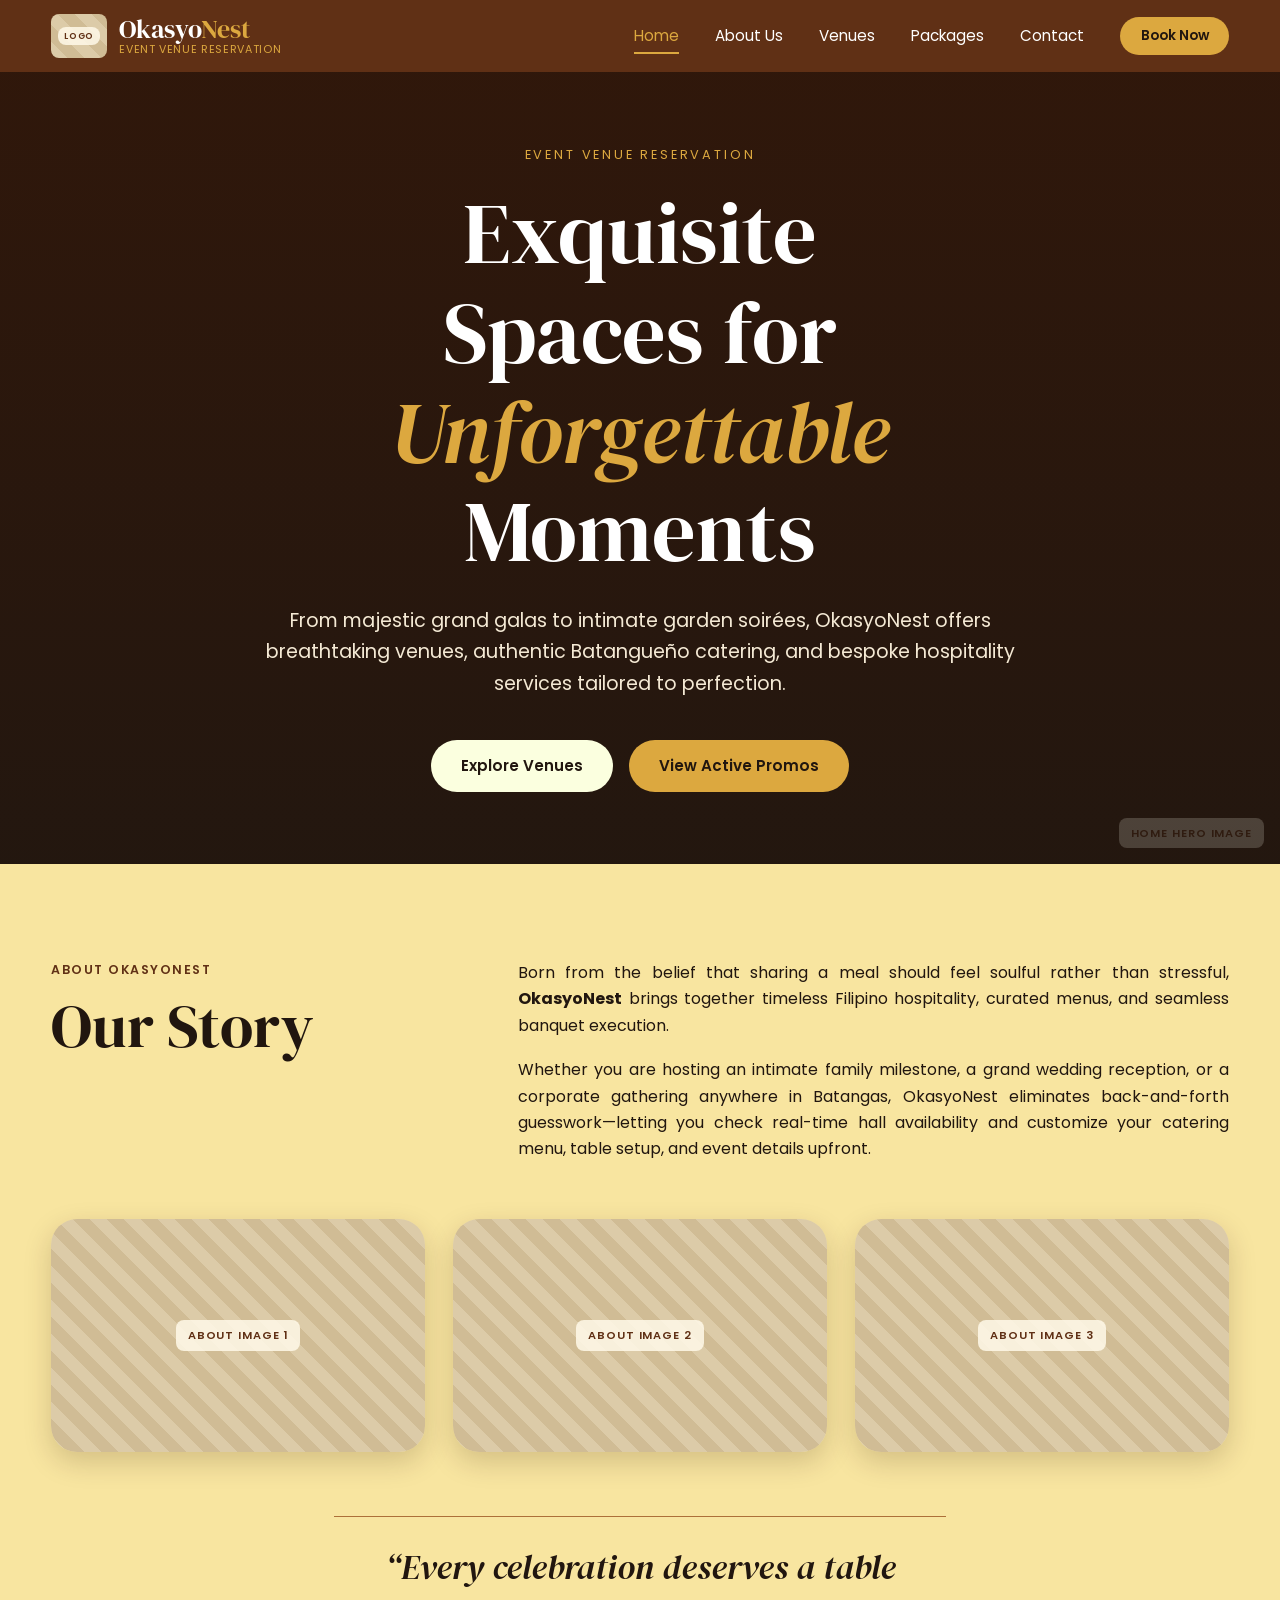
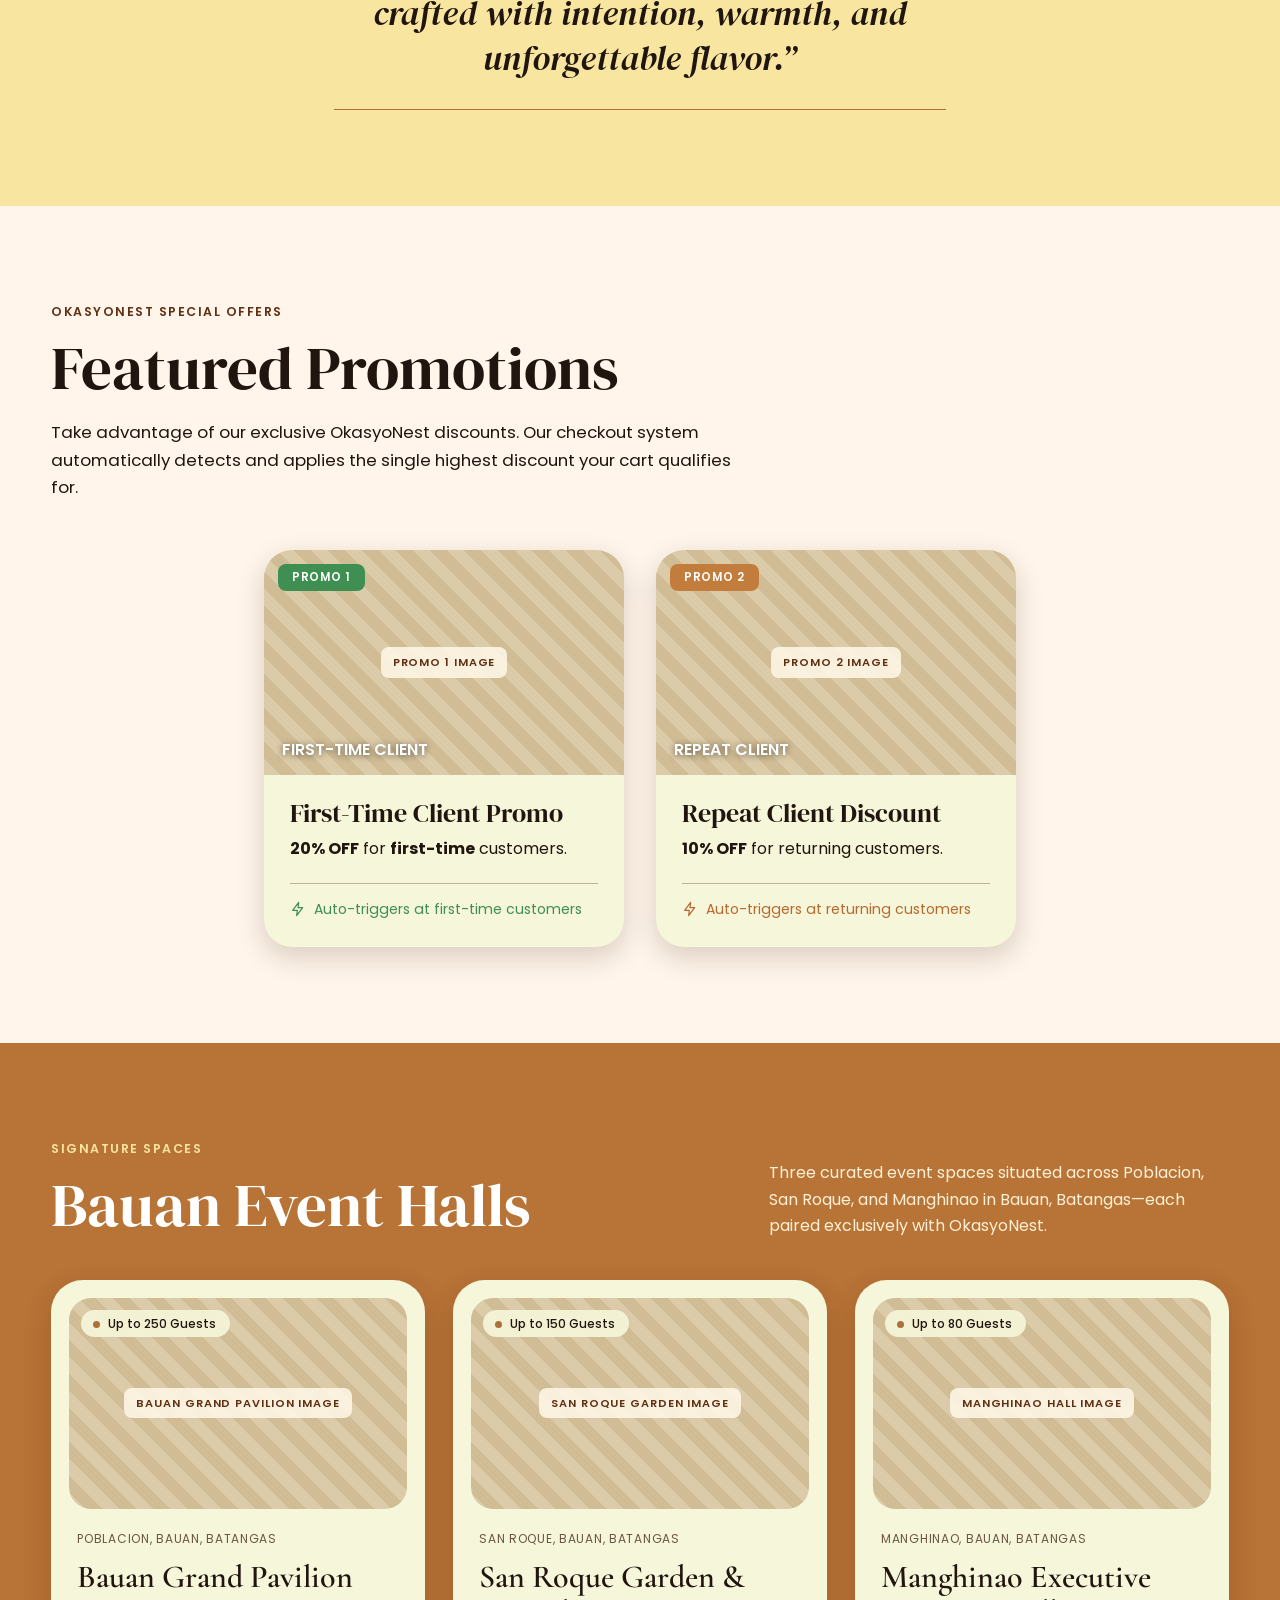
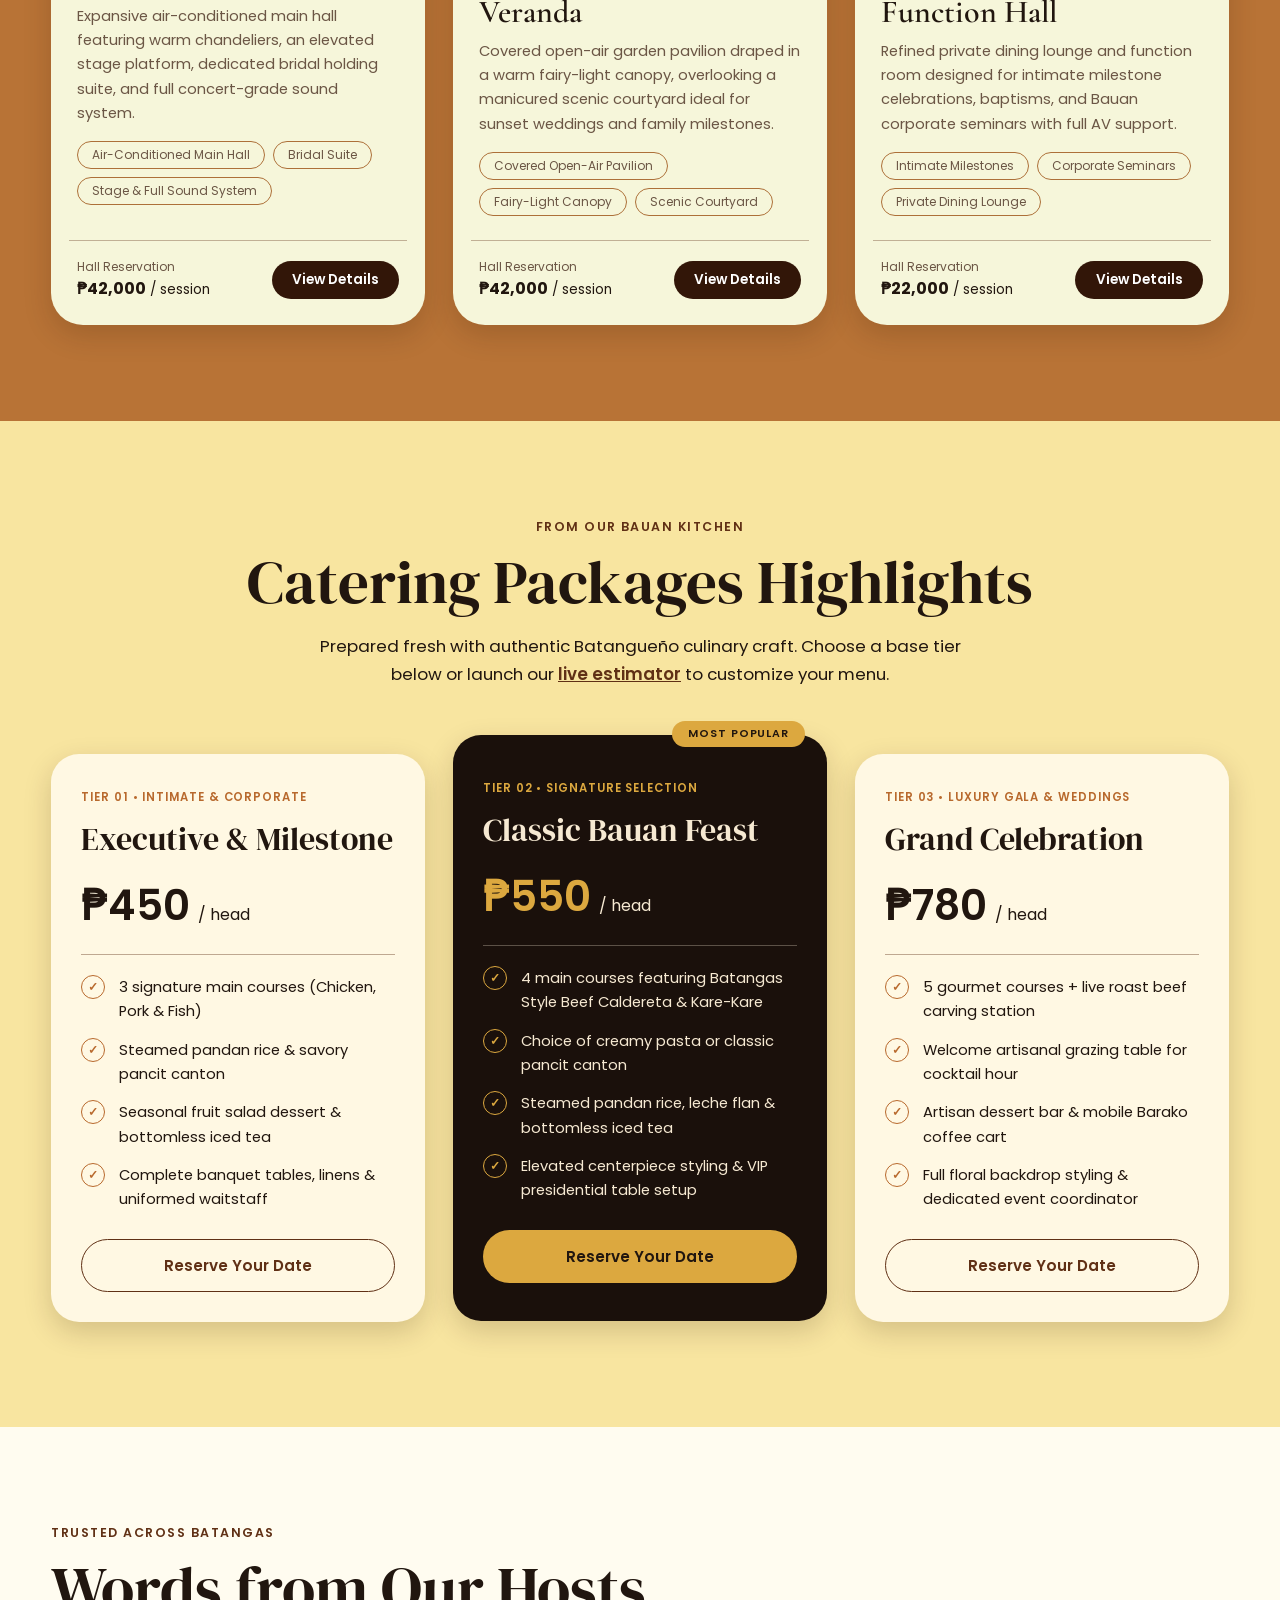
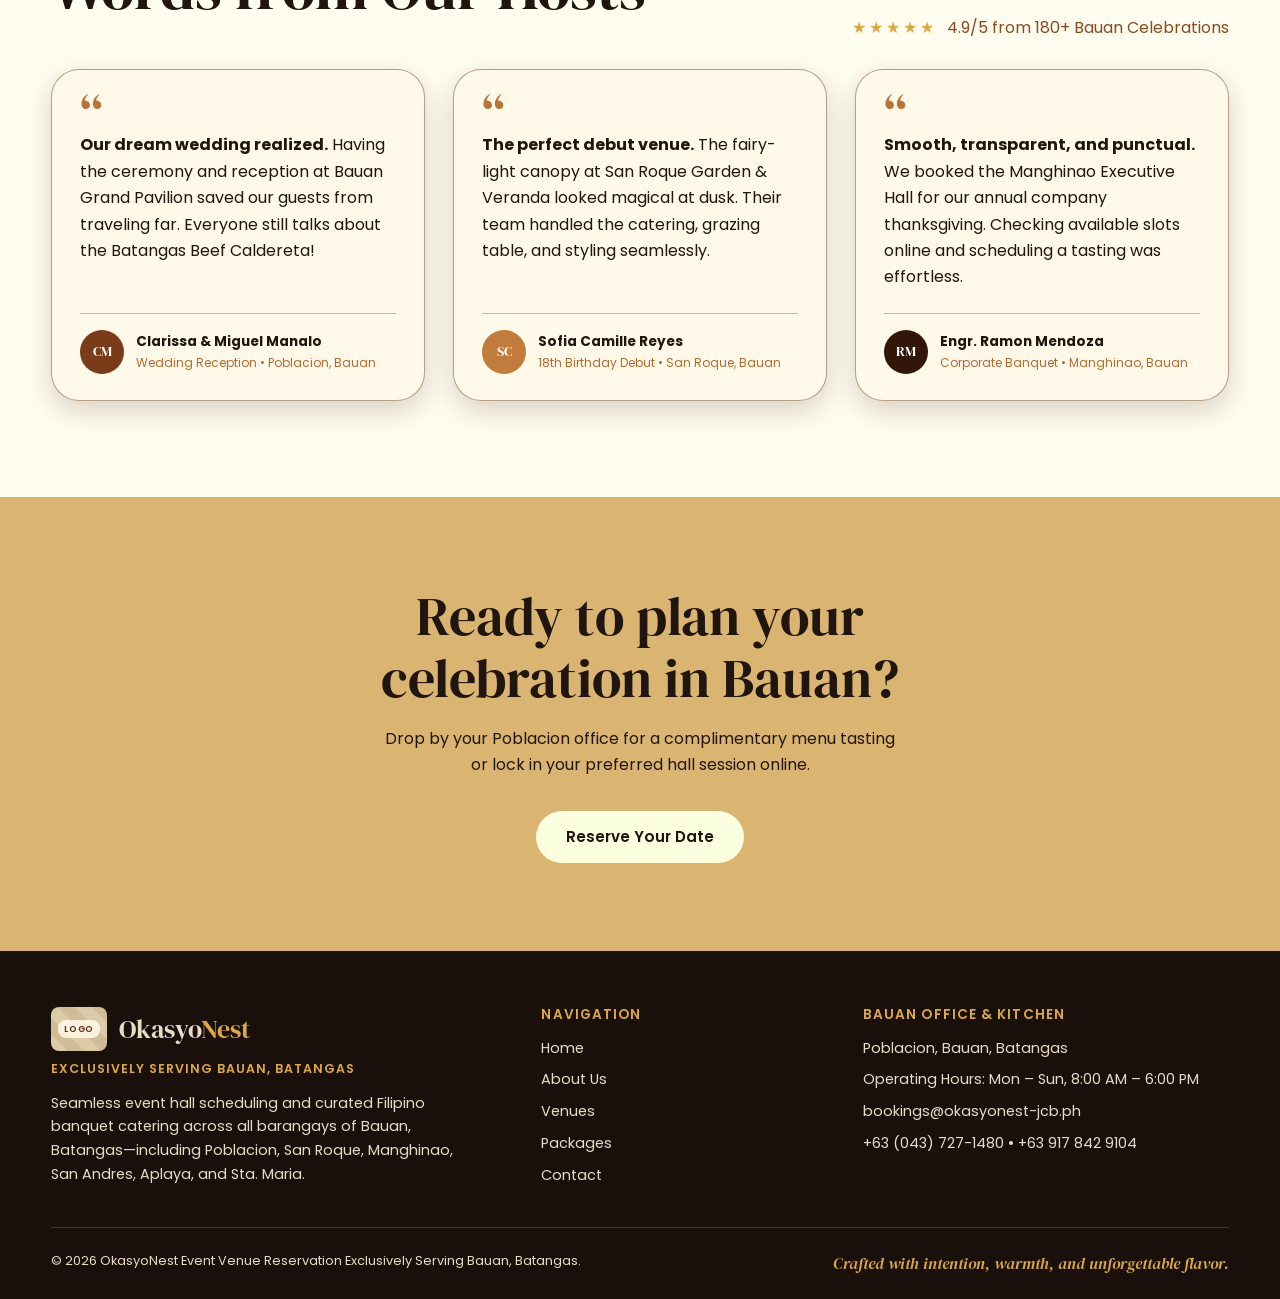
==== index.html @ bdda7913 "first commit" ====
<!DOCTYPE html>
<html lang="en">
<head>
  <meta charset="UTF-8">
  <meta name="viewport" content="width=device-width, initial-scale=1">
  <title>OkasyoNest | Event Venue Reservation in Bauan, Batangas</title>
  <meta name="description" content="OkasyoNest offers event halls and Batangueño catering across Bauan, Batangas. Check halls, compare packages, and reserve your date online.">

  <!-- Fonts: DM Serif Display + Cormorant Garamond (headings), Poppins (body) -->
  <link rel="preconnect" href="https://fonts.googleapis.com">
  <link rel="preconnect" href="https://fonts.gstatic.com" crossorigin>
  <link href="https://fonts.googleapis.com/css2?family=Cormorant+Garamond:wght@500;600&family=DM+Serif+Display:ital@0;1&family=Poppins:wght@400;500;600&display=swap" rel="stylesheet">

  <link rel="stylesheet" href="css/style.css">
</head>
<body>
  <a class="skip-link" href="#about">Skip to content</a>

  <!-- ================= HEADER / NAVIGATION ================= -->
  <header class="site-header" id="siteHeader">
    <div class="container header__inner">
      <a class="brand" href="#home" aria-label="OkasyoNest – back to top">
        <!-- IMAGE PLACEHOLDER: LOGO
             Save your logo as assets/images/logo-placeholder.png (or change the src). -->
        <div class="image-placeholder brand__logo">
          <span>LOGO</span>
          <img src="assets/images/logo-placeholder.png" alt="OkasyoNest logo" onerror="this.remove()">
        </div>
        <span class="brand__text">
          <span class="brand__name">Okasyo<em>Nest</em></span>
          <span class="brand__tag">Event Venue Reservation</span>
        </span>
      </a>

      <button class="nav-toggle" id="navToggle" type="button" aria-expanded="false" aria-controls="siteNav" aria-label="Open menu">
        <span></span><span></span><span></span>
      </button>

      <nav class="site-nav" id="siteNav" aria-label="Main navigation">
        <ul>
          <li><a href="#home">Home</a></li>
          <li><a href="#about">About Us</a></li>
          <li><a href="#venues">Venues</a></li>
          <li><a href="#packages">Packages</a></li>
          <li><a href="#contact">Contact</a></li>
          <li class="nav__cta"><a class="btn btn--gold btn--sm" href="reservation.html">Book Now</a></li>
        </ul>
      </nav>
    </div>
  </header>

  <main>
    <!-- ================= HOME / HERO ================= -->
    <section class="hero" id="home">
      <!-- IMAGE PLACEHOLDER: HOME HERO BACKGROUND
           Replace by saving a picture as assets/images/home-hero-placeholder.jpg -->
      <div class="image-placeholder hero__image">
        <span>HOME HERO IMAGE</span>
        <img src="assets/images/home-hero-placeholder.jpg" alt="OkasyoNest event venue set for a grand celebration" onerror="this.remove()">
      </div>
      <div class="hero__overlay"></div>

      <div class="container hero__content">
        <p class="hero__eyebrow">Event Venue Reservation</p>
        <h1>Exquisite Spaces for <em>Unforgettable</em> Moments</h1>
        <p class="hero__text">From majestic grand galas to intimate garden soirées, OkasyoNest offers breathtaking venues, authentic Batangueño catering, and bespoke hospitality services tailored to perfection.</p>
        <div class="hero__actions">
          <a class="btn btn--light" href="#venues">Explore Venues</a>
          <a class="btn btn--gold" href="#promos">View Active Promos</a>
        </div>
      </div>
    </section>

    <!-- ================= ABOUT / OUR STORY ================= -->
    <section class="section section--yellow" id="about">
      <div class="container">
        <div class="about__head">
          <div>
            <p class="eyebrow">About OkasyoNest</p>
            <h2 class="section-title">Our Story</h2>
          </div>
          <div class="about__text">
            <p>Born from the belief that sharing a meal should feel soulful rather than stressful, <strong>OkasyoNest</strong> brings together timeless Filipino hospitality, curated menus, and seamless banquet execution.</p>
            <p>Whether you are hosting an intimate family milestone, a grand wedding reception, or a corporate gathering anywhere in Batangas, OkasyoNest eliminates back-and-forth guesswork—letting you check real-time hall availability and customize your catering menu, table setup, and event details upfront.</p>
          </div>
        </div>

        <div class="about__gallery">
          <!-- IMAGE PLACEHOLDER: ABOUT PICTURE 1 (assets/images/about-1-placeholder.jpg) -->
          <div class="image-placeholder ratio-gallery">
            <span>ABOUT IMAGE 1</span>
            <img src="assets/images/about-1-placeholder.jpg" alt="Elegant banquet table setting" onerror="this.remove()">
          </div>
          <!-- IMAGE PLACEHOLDER: ABOUT PICTURE 2 (assets/images/about-2-placeholder.jpg) -->
          <div class="image-placeholder ratio-gallery">
            <span>ABOUT IMAGE 2</span>
            <img src="assets/images/about-2-placeholder.jpg" alt="Decorated reception hall" onerror="this.remove()">
          </div>
          <!-- IMAGE PLACEHOLDER: ABOUT PICTURE 3 (assets/images/about-3-placeholder.jpg) -->
          <div class="image-placeholder ratio-gallery">
            <span>ABOUT IMAGE 3</span>
            <img src="assets/images/about-3-placeholder.jpg" alt="Table styled with flowers and glassware" onerror="this.remove()">
          </div>
        </div>

        <blockquote class="about__quote">
          “Every celebration deserves a table crafted with intention, warmth, and unforgettable flavor.”
        </blockquote>
      </div>
    </section>

    <!-- ================= FEATURED PROMOTIONS ================= -->
    <section class="section section--peach" id="promos">
      <div class="container">
        <p class="eyebrow">OkasyoNest Special Offers</p>
        <h2 class="section-title">Featured Promotions</h2>
        <p class="section-lead">Take advantage of our exclusive OkasyoNest discounts. Our checkout system automatically detects and applies the single highest discount your cart qualifies for.</p>

        <div class="promo-grid">
          <article class="promo-card">
            <div class="promo-card__media">
              <!-- IMAGE PLACEHOLDER: PROMO 1 – FIRST-TIME CLIENT (assets/images/promo-first-time-placeholder.jpg) -->
              <div class="image-placeholder ratio-promo">
                <span>PROMO 1 IMAGE</span>
                <img src="assets/images/promo-first-time-placeholder.jpg" alt="Bridal bouquet" onerror="this.remove()">
              </div>
              <span class="promo-card__badge promo-card__badge--green">Promo 1</span>
              <span class="promo-card__label">First-Time Client</span>
            </div>
            <div class="promo-card__body">
              <h3>First-Time Client Promo</h3>
              <p><strong>20% OFF</strong> for <strong>first-time</strong> customers.</p>
              <p class="promo-card__note promo-card__note--green"><svg viewBox="0 0 24 24" width="16" height="16" aria-hidden="true"><path d="M13 2 4 14h7l-1 8 9-12h-7z" fill="none" stroke="currentColor" stroke-width="1.8" stroke-linejoin="round"/></svg>Auto-triggers at first-time customers</p>
            </div>
          </article>

          <article class="promo-card">
            <div class="promo-card__media">
              <!-- IMAGE PLACEHOLDER: PROMO 2 – REPEAT CLIENT (assets/images/promo-repeat-placeholder.jpg) -->
              <div class="image-placeholder ratio-promo">
                <span>PROMO 2 IMAGE</span>
                <img src="assets/images/promo-repeat-placeholder.jpg" alt="Garden reception hall" onerror="this.remove()">
              </div>
              <span class="promo-card__badge promo-card__badge--amber">Promo 2</span>
              <span class="promo-card__label">Repeat Client</span>
            </div>
            <div class="promo-card__body">
              <h3>Repeat Client Discount</h3>
              <p><strong>10% OFF</strong> for returning customers.</p>
              <p class="promo-card__note promo-card__note--amber"><svg viewBox="0 0 24 24" width="16" height="16" aria-hidden="true"><path d="M13 2 4 14h7l-1 8 9-12h-7z" fill="none" stroke="currentColor" stroke-width="1.8" stroke-linejoin="round"/></svg>Auto-triggers at returning customers</p>
            </div>
          </article>
        </div>
      </div>
    </section>

    <!-- ================= SIGNATURE SPACES / BAUAN EVENT HALLS ================= -->
    <section class="section section--amber" id="venues">
      <div class="container">
        <div class="venues__head">
          <div>
            <p class="eyebrow eyebrow--gold">Signature Spaces</p>
            <h2 class="section-title section-title--light">Bauan Event Halls</h2>
          </div>
          <p class="venues__lead">Three curated event spaces situated across Poblacion, San Roque, and Manghinao in Bauan, Batangas—each paired exclusively with OkasyoNest.</p>
        </div>

        <div class="card-grid">
          <!-- VENUE 1 -->
          <article class="venue-card">
            <div class="venue-card__media">
              <!-- IMAGE PLACEHOLDER: BAUAN GRAND PAVILION (assets/images/bauan-grand-pavilion-placeholder.jpg) -->
              <div class="image-placeholder ratio-venue">
                <span>BAUAN GRAND PAVILION IMAGE</span>
                <img src="assets/images/bauan-grand-pavilion-placeholder.jpg" alt="Bauan Grand Pavilion main hall" onerror="this.remove()">
              </div>
              <span class="capacity-badge">Up to 250 Guests</span>
            </div>
            <div class="venue-card__body">
              <p class="venue-card__location">Poblacion, Bauan, Batangas</p>
              <h3>Bauan Grand Pavilion</h3>
              <p>Expansive air-conditioned main hall featuring warm chandeliers, an elevated stage platform, dedicated bridal holding suite, and full concert-grade sound system.</p>
              <ul class="tag-list">
                <li>Air-Conditioned Main Hall</li>
                <li>Bridal Suite</li>
                <li>Stage &amp; Full Sound System</li>
              </ul>
            </div>
            <div class="venue-card__foot">
              <div>
                <span class="venue-card__label">Hall Reservation</span>
                <span class="venue-card__price"><strong>₱42,000</strong> / session</span>
              </div>
              <button class="btn btn--dark btn--sm" type="button" data-modal-open="modal-bauan-grand-pavilion">View Details</button>
            </div>
          </article>

          <!-- VENUE 2 -->
          <article class="venue-card">
            <div class="venue-card__media">
              <!-- IMAGE PLACEHOLDER: SAN ROQUE GARDEN & VERANDA (assets/images/san-roque-garden-placeholder.jpg) -->
              <div class="image-placeholder ratio-venue">
                <span>SAN ROQUE GARDEN IMAGE</span>
                <img src="assets/images/san-roque-garden-placeholder.jpg" alt="San Roque Garden and Veranda" onerror="this.remove()">
              </div>
              <span class="capacity-badge">Up to 150 Guests</span>
            </div>
            <div class="venue-card__body">
              <p class="venue-card__location">San Roque, Bauan, Batangas</p>
              <h3>San Roque Garden &amp; Veranda</h3>
              <p>Covered open-air garden pavilion draped in a warm fairy-light canopy, overlooking a manicured scenic courtyard ideal for sunset weddings and family milestones.</p>
              <ul class="tag-list">
                <li>Covered Open-Air Pavilion</li>
                <li>Fairy-Light Canopy</li>
                <li>Scenic Courtyard</li>
              </ul>
            </div>
            <div class="venue-card__foot">
              <div>
                <span class="venue-card__label">Hall Reservation</span>
                <span class="venue-card__price"><strong>₱42,000</strong> / session</span>
              </div>
              <button class="btn btn--dark btn--sm" type="button" data-modal-open="modal-san-roque-garden-veranda">View Details</button>
            </div>
          </article>

          <!-- VENUE 3 -->
          <article class="venue-card">
            <div class="venue-card__media">
              <!-- IMAGE PLACEHOLDER: MANGHINAO EXECUTIVE FUNCTION HALL (assets/images/manghinao-hall-placeholder.jpg) -->
              <div class="image-placeholder ratio-venue">
                <span>MANGHINAO HALL IMAGE</span>
                <img src="assets/images/manghinao-hall-placeholder.jpg" alt="Manghinao Executive Function Hall" onerror="this.remove()">
              </div>
              <span class="capacity-badge">Up to 80 Guests</span>
            </div>
            <div class="venue-card__body">
              <p class="venue-card__location">Manghinao, Bauan, Batangas</p>
              <h3>Manghinao Executive Function Hall</h3>
              <p>Refined private dining lounge and function room designed for intimate milestone celebrations, baptisms, and Bauan corporate seminars with full AV support.</p>
              <ul class="tag-list">
                <li>Intimate Milestones</li>
                <li>Corporate Seminars</li>
                <li>Private Dining Lounge</li>
              </ul>
            </div>
            <div class="venue-card__foot">
              <div>
                <span class="venue-card__label">Hall Reservation</span>
                <span class="venue-card__price"><strong>₱22,000</strong> / session</span>
              </div>
              <button class="btn btn--dark btn--sm" type="button" data-modal-open="modal-manghinao-executive-hall">View Details</button>
            </div>
          </article>
        </div>
      </div>
    </section>

    <!-- ================= CATERING PACKAGES ================= -->
    <section class="section section--yellow" id="packages">
      <div class="container">
        <div class="center-head">
          <p class="eyebrow">From Our Bauan Kitchen</p>
          <h2 class="section-title">Catering Packages Highlights</h2>
          <p class="section-lead">Prepared fresh with authentic Batangueño culinary craft. Choose a base tier below or launch our <a class="text-link" href="reservation.html">live estimator</a> to customize your menu.</p>
        </div>

        <div class="package-grid">
          <article class="package-card">
            <p class="package-card__tier">Tier 01 • Intimate &amp; Corporate</p>
            <h3>Executive &amp; Milestone</h3>
            <p class="package-card__price"><strong>₱450</strong> / head</p>
            <ul class="check-list">
              <li>3 signature main courses (Chicken, Pork &amp; Fish)</li>
              <li>Steamed pandan rice &amp; savory pancit canton</li>
              <li>Seasonal fruit salad dessert &amp; bottomless iced tea</li>
              <li>Complete banquet tables, linens &amp; uniformed waitstaff</li>
            </ul>
            <a class="btn btn--outline btn--block" href="reservation.html?package=executive-milestone">Reserve Your Date</a>
          </article>

          <article class="package-card package-card--featured">
            <span class="package-card__popular">Most Popular</span>
            <p class="package-card__tier">Tier 02 • Signature Selection</p>
            <h3>Classic Bauan Feast</h3>
            <p class="package-card__price"><strong>₱550</strong> / head</p>
            <ul class="check-list">
              <li>4 main courses featuring Batangas Style Beef Caldereta &amp; Kare-Kare</li>
              <li>Choice of creamy pasta or classic pancit canton</li>
              <li>Steamed pandan rice, leche flan &amp; bottomless iced tea</li>
              <li>Elevated centerpiece styling &amp; VIP presidential table setup</li>
            </ul>
            <a class="btn btn--gold btn--block" href="reservation.html?package=classic-bauan-feast">Reserve Your Date</a>
          </article>

          <article class="package-card">
            <p class="package-card__tier">Tier 03 • Luxury Gala &amp; Weddings</p>
            <h3>Grand Celebration</h3>
            <p class="package-card__price"><strong>₱780</strong> / head</p>
            <ul class="check-list">
              <li>5 gourmet courses + live roast beef carving station</li>
              <li>Welcome artisanal grazing table for cocktail hour</li>
              <li>Artisan dessert bar &amp; mobile Barako coffee cart</li>
              <li>Full floral backdrop styling &amp; dedicated event coordinator</li>
            </ul>
            <a class="btn btn--outline btn--block" href="reservation.html?package=grand-celebration">Reserve Your Date</a>
          </article>
        </div>
      </div>
    </section>

    <!-- ================= WORDS FROM OUR HOSTS ================= -->
    <section class="section section--ivory" id="testimonials">
      <div class="container">
        <p class="eyebrow">Trusted Across Batangas</p>
        <h2 class="section-title">Words from Our Hosts</h2>
        <p class="rating"><span class="rating__stars" aria-hidden="true">★★★★★</span> 4.9/5 from 180+ Bauan Celebrations</p>

        <div class="card-grid">
          <figure class="testimonial">
            <span class="testimonial__mark" aria-hidden="true">“</span>
            <blockquote><strong>Our dream wedding realized.</strong> Having the ceremony and reception at Bauan Grand Pavilion saved our guests from traveling far. Everyone still talks about the Batangas Beef Caldereta!</blockquote>
            <figcaption>
              <span class="avatar avatar--brown">CM</span>
              <span><strong>Clarissa &amp; Miguel Manalo</strong><small>Wedding Reception • Poblacion, Bauan</small></span>
            </figcaption>
          </figure>

          <figure class="testimonial">
            <span class="testimonial__mark" aria-hidden="true">“</span>
            <blockquote><strong>The perfect debut venue.</strong> The fairy-light canopy at San Roque Garden &amp; Veranda looked magical at dusk. Their team handled the catering, grazing table, and styling seamlessly.</blockquote>
            <figcaption>
              <span class="avatar avatar--amber">SC</span>
              <span><strong>Sofia Camille Reyes</strong><small>18th Birthday Debut • San Roque, Bauan</small></span>
            </figcaption>
          </figure>

          <figure class="testimonial">
            <span class="testimonial__mark" aria-hidden="true">“</span>
            <blockquote><strong>Smooth, transparent, and punctual.</strong> We booked the Manghinao Executive Hall for our annual company thanksgiving. Checking available slots online and scheduling a tasting was effortless.</blockquote>
            <figcaption>
              <span class="avatar avatar--deep">RM</span>
              <span><strong>Engr. Ramon Mendoza</strong><small>Corporate Banquet • Manghinao, Bauan</small></span>
            </figcaption>
          </figure>
        </div>
      </div>
    </section>
  </main>

  <!-- ================= CALL-TO-ACTION + FOOTER (Contact) ================= -->
  <div id="contact">
    <section class="cta">
      <div class="container">
        <h2>Ready to plan your celebration in Bauan?</h2>
        <p>Drop by your Poblacion office for a complimentary menu tasting or lock in your preferred hall session online.</p>
        <a class="btn btn--light" href="reservation.html">Reserve Your Date</a>
      </div>
    </section>

    <footer class="site-footer">
      <div class="container footer__grid">
        <div>
          <a class="brand brand--footer" href="#home" aria-label="OkasyoNest – back to top">
            <!-- IMAGE PLACEHOLDER: FOOTER LOGO (same file as the header logo) -->
            <div class="image-placeholder brand__logo">
              <span>LOGO</span>
              <img src="assets/images/logo-placeholder.png" alt="OkasyoNest logo" onerror="this.remove()">
            </div>
            <span class="brand__name">Okasyo<em>Nest</em></span>
          </a>
          <p class="footer__tagline">Exclusively serving Bauan, Batangas</p>
          <p class="footer__about">Seamless event hall scheduling and curated Filipino banquet catering across all barangays of Bauan, Batangas—including Poblacion, San Roque, Manghinao, San Andres, Aplaya, and Sta. Maria.</p>
        </div>

        <div>
          <h3 class="footer__title">Navigation</h3>
          <ul class="footer__links">
            <li><a href="#home">Home</a></li>
            <li><a href="#about">About Us</a></li>
            <li><a href="#venues">Venues</a></li>
            <li><a href="#packages">Packages</a></li>
            <li><a href="#contact">Contact</a></li>
          </ul>
        </div>

        <div>
          <h3 class="footer__title">Bauan Office &amp; Kitchen</h3>
          <ul class="footer__contact">
            <li>Poblacion, Bauan, Batangas</li>
            <li>Operating Hours: Mon – Sun, 8:00 AM – 6:00 PM</li>
            <li><a href="mailto:bookings@okasyonest-jcb.ph">bookings@okasyonest-jcb.ph</a></li>
            <li><a href="tel:+630437271480">+63 (043) 727-1480</a> • <a href="tel:+639178429104">+63 917 842 9104</a></li>
          </ul>
        </div>
      </div>

      <div class="container footer__bottom">
        <p>© 2026 OkasyoNest Event Venue Reservation Exclusively Serving Bauan, Batangas.</p>
        <p class="footer__closing">Crafted with intention, warmth, and unforgettable flavor.</p>
      </div>
    </footer>
  </div>

  <!-- ================= HALL DETAILS MODALS ================= -->
  <!-- MODAL 1: BAUAN GRAND PAVILION -->
  <div class="modal" id="modal-bauan-grand-pavilion" role="dialog" aria-modal="true" aria-labelledby="title-bauan-grand-pavilion" aria-hidden="true">
    <div class="modal__dialog">
      <button class="modal__x" type="button" data-modal-close aria-label="Close hall details">&times;</button>
      <!-- IMAGE PLACEHOLDER: MODAL – BAUAN GRAND PAVILION (same file as the venue card image) -->
      <div class="image-placeholder ratio-modal">
        <span>BAUAN GRAND PAVILION IMAGE</span>
        <img src="assets/images/bauan-grand-pavilion-placeholder.jpg" alt="Bauan Grand Pavilion" onerror="this.remove()">
      </div>
      <div class="modal__body">
        <p class="venue-card__location">Poblacion, Bauan, Batangas</p>
        <h3 id="title-bauan-grand-pavilion">Bauan Grand Pavilion</h3>
        <p>Our flagship air-conditioned grand ballroom designed for lavish Batangas weddings and milestone galas. Features warm crystal chandeliers, an elevated stage, private bridal suite, and full concert-grade acoustics.</p>
        <div class="modal__stats">
          <div><span>Maximum Capacity</span><strong>Up to 250 Guests</strong></div>
          <div><span>Session Rate (5 Hours)</span><strong>₱42,000 / session</strong></div>
        </div>
        <div class="modal__actions">
          <a class="btn btn--dark" href="reservation.html?hall=bauan-grand-pavilion">Check Dates for This Hall</a>
          <button class="btn btn--outline" type="button" data-modal-close>Close</button>
        </div>
      </div>
    </div>
  </div>

  <!-- MODAL 2: SAN ROQUE GARDEN & VERANDA -->
  <div class="modal" id="modal-san-roque-garden-veranda" role="dialog" aria-modal="true" aria-labelledby="title-san-roque-garden-veranda" aria-hidden="true">
    <div class="modal__dialog">
      <button class="modal__x" type="button" data-modal-close aria-label="Close hall details">&times;</button>
      <!-- IMAGE PLACEHOLDER: MODAL – SAN ROQUE GARDEN & VERANDA -->
      <div class="image-placeholder ratio-modal">
        <span>SAN ROQUE GARDEN IMAGE</span>
        <img src="assets/images/san-roque-garden-placeholder.jpg" alt="San Roque Garden and Veranda" onerror="this.remove()">
      </div>
      <div class="modal__body">
        <p class="venue-card__location">San Roque, Bauan, Batangas</p>
        <h3 id="title-san-roque-garden-veranda">San Roque Garden &amp; Veranda</h3>
        <p>A romantic covered open-air garden pavilion draped in warm fairy lights, overlooking a landscaped courtyard—ideal for sunset ceremonies, debuts, and garden receptions.</p>
        <div class="modal__stats">
          <div><span>Maximum Capacity</span><strong>Up to 150 Guests</strong></div>
          <div><span>Session Rate (5 Hours)</span><strong>₱42,000 / session</strong></div>
        </div>
        <div class="modal__actions">
          <a class="btn btn--dark" href="reservation.html?hall=san-roque-garden-veranda">Check Dates for This Hall</a>
          <button class="btn btn--outline" type="button" data-modal-close>Close</button>
        </div>
      </div>
    </div>
  </div>

  <!-- MODAL 3: MANGHINAO EXECUTIVE FUNCTION HALL -->
  <div class="modal" id="modal-manghinao-executive-hall" role="dialog" aria-modal="true" aria-labelledby="title-manghinao-executive-hall" aria-hidden="true">
    <div class="modal__dialog">
      <button class="modal__x" type="button" data-modal-close aria-label="Close hall details">&times;</button>
      <!-- IMAGE PLACEHOLDER: MODAL – MANGHINAO EXECUTIVE FUNCTION HALL -->
      <div class="image-placeholder ratio-modal">
        <span>MANGHINAO HALL IMAGE</span>
        <img src="assets/images/manghinao-hall-placeholder.jpg" alt="Manghinao Executive Function Hall" onerror="this.remove()">
      </div>
      <div class="modal__body">
        <p class="venue-card__location">Manghinao, Bauan, Batangas</p>
        <h3 id="title-manghinao-executive-hall">Manghinao Executive Function Hall</h3>
        <p>An intimate, wood-accented private dining lounge and seminar space equipped with built-in projector screens, high-speed Wi-Fi, and dedicated buffet service.</p>
        <div class="modal__stats">
          <div><span>Maximum Capacity</span><strong>Up to 80 Guests</strong></div>
          <div><span>Session Rate (5 Hours)</span><strong>₱22,000 / session</strong></div>
        </div>
        <div class="modal__actions">
          <a class="btn btn--dark" href="reservation.html?hall=manghinao-executive-hall">Check Dates for This Hall</a>
          <button class="btn btn--outline" type="button" data-modal-close>Close</button>
        </div>
      </div>
    </div>
  </div>

  <script src="js/data.js"></script>
  <script src="js/main.js"></script>
</body>
</html>
---- css/style.css ----
/* ==========================================================
   OkasyoNest – Shared stylesheet (index.html + reservation.html)
   Sections: 1 Tokens · 2 Base · 3 Buttons · 4 Image placeholders
   5 Header · 6 Hero · 7 About · 8 Promos · 9 Venues · 10 Packages
   11 Testimonials · 12 CTA + Footer · 13 Modals · 14 Responsive
   ========================================================== */

/* ---------- 1. TOKENS ---------- */
:root {
  --deep: #321608;
  --choc: #603015;
  --warm: #AD7039;
  --amber: #B87336;
  --gold: #DCA83F;
  --cream: #FFF9E9;
  --ivory: #FFFCF0;
  --peach: #FFF5EA;
  --yellow: #F8E5A0;
  --card: #F6F6DA;
  --text: #21160F;
  --muted: #6B5645;
  --ink: #1A100B;

  --font-display: 'DM Serif Display', Georgia, 'Times New Roman', serif;
  --font-venue: 'Cormorant Garamond', Georgia, 'Times New Roman', serif;
  --font-body: 'Poppins', 'Segoe UI', Roboto, Arial, sans-serif;

  --shadow: 0 10px 28px rgba(50, 22, 8, .18);
  --header-h: 72px;
}

/* ---------- 2. BASE ---------- */
*, *::before, *::after { box-sizing: border-box; }
html { scroll-behavior: smooth; }
body {
  margin: 0;
  font-family: var(--font-body);
  color: var(--text);
  background: var(--cream);
  line-height: 1.65;
  -webkit-font-smoothing: antialiased;
}
body.modal-open { overflow: hidden; }
img { max-width: 100%; display: block; }
a { color: inherit; }
h1, h2, h3 { font-family: var(--font-display); font-weight: 400; line-height: 1.15; margin: 0; }
p { margin: 0; }
ul { margin: 0; padding: 0; list-style: none; }
blockquote, figure { margin: 0; }
[hidden] { display: none !important; }
:focus-visible { outline: 3px solid var(--gold); outline-offset: 3px; }

.container { width: min(1180px, 92%); margin-inline: auto; }
.section { padding: clamp(56px, 8vw, 96px) 0; }
.section--yellow { background: var(--yellow); }
.section--peach { background: var(--peach); }
.section--amber { background: var(--amber); }
.section--ivory { background: var(--ivory); }
section[id], div[id] { scroll-margin-top: var(--header-h); }

.skip-link {
  position: absolute; left: 12px; top: -60px; z-index: 300;
  background: var(--gold); color: var(--text); padding: 8px 16px; border-radius: 8px; text-decoration: none;
}
.skip-link:focus { top: 12px; }

.eyebrow { font-size: .78rem; font-weight: 600; letter-spacing: .12em; text-transform: uppercase; color: var(--choc); margin-bottom: 10px; }
.eyebrow--gold { color: var(--yellow); }
.section-title { font-size: clamp(2.2rem, 5.2vw, 3.8rem); color: var(--text); }
.section-title--light { color: #fff; }
.section-lead { max-width: 62ch; margin-top: 16px; font-size: 1.05rem; }
.center-head { text-align: center; }
.center-head .section-lead { margin-inline: auto; }
.text-link { color: var(--choc); font-weight: 600; }

/* ---------- 3. BUTTONS ---------- */
.btn {
  display: inline-flex; align-items: center; justify-content: center; gap: 8px;
  padding: .85rem 1.8rem; border-radius: 999px; border: 1.5px solid transparent;
  font: 600 .95rem var(--font-body); text-decoration: none; cursor: pointer;
  transition: transform .2s, background .2s, color .2s, box-shadow .2s;
}
.btn:hover { transform: translateY(-2px); }
.btn--gold { background: var(--gold); color: var(--text); }
.btn--gold:hover { background: #E8B94F; }
.btn--light { background: #FBFFDF; color: var(--text); }
.btn--light:hover { background: #fff; }
.btn--dark { background: var(--deep); color: #fff; }
.btn--dark:hover { background: var(--choc); }
.btn--outline { background: transparent; border-color: var(--choc); color: var(--choc); }
.btn--outline:hover { background: var(--choc); color: #fff; }
.btn--sm { padding: .5rem 1.2rem; font-size: .85rem; }
.btn--block { width: 100%; }

/* ---------- 4. IMAGE PLACEHOLDERS ----------
   .image-placeholder shows a striped box + label. When a real picture
   exists at the <img> src, it covers the box (object-fit: cover).
   If the file is missing, the <img> removes itself (onerror) and the
   label stays visible – so the layout never breaks. */
.image-placeholder {
  position: relative; overflow: hidden; display: grid; place-items: center;
  background: repeating-linear-gradient(45deg, #DCCBA8, #DCCBA8 12px, #D0BC95 12px, #D0BC95 24px);
  color: var(--choc);
}
.image-placeholder span {
  position: relative; z-index: 1; padding: 6px 12px; border-radius: 8px; text-align: center;
  background: rgba(255, 249, 233, .85); font-size: .7rem; font-weight: 600; letter-spacing: .08em;
}
.image-placeholder img { position: absolute; inset: 0; z-index: 2; width: 100%; height: 100%; object-fit: cover; }
.ratio-gallery { aspect-ratio: 16 / 10; border-radius: 26px; box-shadow: var(--shadow); }
.ratio-promo { aspect-ratio: 16 / 10; }
.ratio-venue { aspect-ratio: 16 / 10; border-radius: 22px; }
.ratio-modal { aspect-ratio: 16 / 6.5; }

/* ---------- 5. HEADER / NAV ---------- */
.site-header { position: sticky; top: 0; z-index: 100; background: var(--choc); color: #fff; transition: box-shadow .25s; }
.site-header.is-scrolled { box-shadow: 0 6px 18px rgba(33, 22, 15, .35); }
.header__inner { display: flex; align-items: center; justify-content: space-between; min-height: var(--header-h); gap: 16px; }
.brand { display: inline-flex; align-items: center; gap: 12px; text-decoration: none; }
.brand__logo { width: 56px; height: 44px; border-radius: 8px; flex: none; }
.brand__logo span { font-size: .55rem; padding: 2px 6px; }
.brand__text { display: flex; flex-direction: column; line-height: 1.15; }
.brand__name { font-family: var(--font-display); font-size: 1.6rem; }
.brand__name em { font-style: normal; color: var(--gold); }
.brand__tag { font-size: .68rem; letter-spacing: .06em; color: var(--gold); text-transform: uppercase; }

.site-nav ul { display: flex; align-items: center; gap: 36px; }
.site-nav a:not(.btn) { text-decoration: none; font-size: .95rem; padding: 6px 0; border-bottom: 2px solid transparent; transition: color .2s, border-color .2s; }
.site-nav a:not(.btn):hover, .site-nav a.is-active { color: var(--gold); border-color: var(--gold); }
.site-nav a[aria-current="page"].btn { box-shadow: 0 0 0 3px rgba(220, 168, 63, .35); }

.nav-toggle { display: none; width: 44px; height: 44px; background: transparent; border: 0; cursor: pointer; padding: 10px; flex-direction: column; justify-content: center; gap: 5px; }
.nav-toggle span { display: block; height: 2px; background: #fff; border-radius: 2px; transition: transform .25s, opacity .25s; }
.nav-open .nav-toggle span:nth-child(1) { transform: translateY(7px) rotate(45deg); }
.nav-open .nav-toggle span:nth-child(2) { opacity: 0; }
.nav-open .nav-toggle span:nth-child(3) { transform: translateY(-7px) rotate(-45deg); }

/* ---------- 6. HERO ---------- */
.hero { position: relative; isolation: isolate; display: grid; place-items: center; text-align: center; color: #fff; min-height: clamp(560px, 88vh, 820px); overflow: hidden; }
.hero__image { position: absolute; inset: 0; z-index: -2; background: #2B1A10; }
.hero__image span { position: absolute; right: 16px; bottom: 16px; }
.hero__overlay { position: absolute; inset: 0; z-index: -1; background: linear-gradient(rgba(50, 22, 8, .66), rgba(33, 22, 15, .78)); }
.hero__content { padding-block: 72px; }
.hero__eyebrow { font-size: .8rem; letter-spacing: .22em; text-transform: uppercase; color: var(--gold); margin-bottom: 18px; }
.hero h1 { font-size: clamp(2.6rem, 7.2vw, 5.4rem); max-width: 14ch; margin-inline: auto; }
.hero h1 em { color: var(--gold); }
.hero__text { max-width: 64ch; margin: 24px auto 0; font-size: clamp(1rem, 1.6vw, 1.2rem); color: #F4E9D4; }
.hero__actions { display: flex; flex-wrap: wrap; justify-content: center; gap: 16px; margin-top: 40px; }

/* ---------- 7. ABOUT ---------- */
.about__head { display: grid; grid-template-columns: 1fr 1.8fr; gap: clamp(24px, 6vw, 72px); align-items: start; }
.about__text { display: grid; gap: 18px; text-align: justify; }
.about__gallery { display: grid; grid-template-columns: repeat(3, 1fr); gap: 28px; margin-top: 56px; }
.about__quote {
  max-width: 34ch; margin: 64px auto 0; padding: 28px 0; text-align: center;
  font-family: var(--font-display); font-style: italic; font-size: clamp(1.4rem, 3vw, 2.1rem); line-height: 1.35;
  border-block: 1px solid var(--warm);
}

/* ---------- 8. PROMOS ---------- */
.promo-grid { display: flex; flex-wrap: wrap; justify-content: center; gap: 32px; margin-top: 48px; }
.promo-card { width: min(360px, 100%); background: var(--card); border-radius: 28px; overflow: hidden; box-shadow: var(--shadow); }
.promo-card__media { position: relative; }
.promo-card__badge { position: absolute; top: 14px; left: 14px; z-index: 3; padding: 4px 14px; border-radius: 8px; color: #fff; font-size: .72rem; font-weight: 600; text-transform: uppercase; letter-spacing: .06em; }
.promo-card__badge--green { background: #3F8F52; }
.promo-card__badge--amber { background: #C27C3B; }
.promo-card__label { position: absolute; left: 18px; bottom: 12px; z-index: 3; color: #fff; font-weight: 600; text-transform: uppercase; text-shadow: 0 1px 6px rgba(0, 0, 0, .6); }
.promo-card__body { padding: 24px 26px 26px; display: grid; gap: 8px; }
.promo-card__body h3 { font-size: 1.6rem; }
.promo-card__note { display: flex; align-items: center; gap: 8px; margin-top: 12px; padding-top: 14px; border-top: 1px solid rgba(96, 48, 21, .35); font-size: .88rem; }
.promo-card__note--green { color: #3F8F52; }
.promo-card__note--amber { color: #B8692D; }

/* ---------- 9. VENUES ---------- */
.venues__head { display: flex; flex-wrap: wrap; align-items: end; justify-content: space-between; gap: 20px 48px; margin-bottom: 40px; }
.venues__lead { max-width: 46ch; color: #FFF1D6; }
.card-grid { display: grid; grid-template-columns: repeat(auto-fit, minmax(290px, 1fr)); gap: 28px; margin-top: 8px; align-items: stretch; }
.venue-card { display: flex; flex-direction: column; background: var(--card); border-radius: 32px; padding: 18px; box-shadow: var(--shadow); }
.venue-card__media { position: relative; }
.capacity-badge { position: absolute; top: 12px; left: 12px; z-index: 3; padding: 4px 14px 4px 12px; border-radius: 999px; background: rgba(246, 246, 218, .92); font-size: .75rem; font-weight: 500; }
.capacity-badge::before { content: ''; display: inline-block; width: 7px; height: 7px; margin-right: 8px; border-radius: 50%; background: var(--warm); }
.venue-card__body { flex: 1; padding: 20px 8px 8px; display: grid; gap: 10px; align-content: start; }
.venue-card__location { font-size: .75rem; letter-spacing: .06em; text-transform: uppercase; color: var(--muted); }
.venue-card h3, .modal h3 { font-family: var(--font-venue); font-weight: 600; font-size: 2rem; line-height: 1.1; }
.venue-card__body > p:not(.venue-card__location) { font-size: .92rem; color: var(--muted); }
.tag-list { display: flex; flex-wrap: wrap; gap: 8px; margin-top: 6px; }
.tag-list li { padding: 3px 14px; border: 1px solid var(--warm); border-radius: 999px; font-size: .75rem; color: var(--muted); }
.venue-card__foot { display: flex; align-items: center; justify-content: space-between; gap: 12px; margin-top: 16px; padding: 16px 8px 4px; border-top: 1px solid rgba(96, 48, 21, .35); }
.venue-card__label { display: block; font-size: .75rem; color: var(--muted); }
.venue-card__price { font-size: .85rem; }
.venue-card__price strong { font-size: 1rem; }

/* ---------- 10. PACKAGES ---------- */
.package-grid { display: grid; grid-template-columns: repeat(auto-fit, minmax(290px, 1fr)); gap: 28px; margin-top: 56px; align-items: center; }
.package-card { display: flex; flex-direction: column; gap: 14px; padding: 34px 30px 30px; background: #FFF8E3; border-radius: 28px; box-shadow: var(--shadow); }
.package-card__tier { font-size: .72rem; font-weight: 600; letter-spacing: .08em; text-transform: uppercase; color: #B8692D; }
.package-card h3 { font-size: 2rem; }
.package-card__price { display: flex; align-items: baseline; gap: 8px; padding-bottom: 14px; border-bottom: 1px solid rgba(96, 48, 21, .4); }
.package-card__price strong { font-family: var(--font-body); font-size: 2.6rem; font-weight: 600; }
.check-list { display: grid; gap: 14px; flex: 1; margin: 6px 0 14px; }
.check-list li { position: relative; padding-left: 38px; font-size: .92rem; }
.check-list li::before {
  content: '✓'; position: absolute; left: 0; top: 0; width: 24px; height: 24px; display: grid; place-items: center;
  border: 1.5px solid #B8692D; border-radius: 50%; color: #B8692D; font-size: .75rem; font-weight: 600;
}
.package-card--featured { position: relative; background: var(--ink); color: #F6E9D2; padding-block: 44px 38px; }
.package-card--featured .package-card__tier { color: var(--gold); }
.package-card--featured .package-card__price strong { color: var(--gold); }
.package-card--featured .package-card__price { border-color: rgba(246, 233, 210, .3); }
.package-card--featured .check-list li::before { border-color: var(--gold); color: var(--gold); }
.package-card__popular { position: absolute; top: -14px; right: 22px; padding: 4px 16px; border-radius: 999px; background: var(--gold); color: var(--text); font-size: .68rem; font-weight: 600; letter-spacing: .08em; text-transform: uppercase; }

/* ---------- 11. TESTIMONIALS ---------- */
.rating { display: flex; flex-wrap: wrap; align-items: center; gap: 10px; justify-content: flex-end; margin: -8px 0 28px; color: #8C4A1F; }
.rating__stars { color: var(--gold); letter-spacing: 3px; }
.testimonial { display: flex; flex-direction: column; padding: 26px 28px; background: var(--cream); border: 1px solid rgba(96, 48, 21, .45); border-radius: 28px; box-shadow: var(--shadow); }
.testimonial__mark { font-family: var(--font-display); font-size: 3.4rem; line-height: .7; height: 28px; color: var(--amber); }
.testimonial blockquote { flex: 1; margin-top: 8px; font-size: 1rem; }
.testimonial figcaption { display: flex; align-items: center; gap: 12px; margin-top: 22px; padding-top: 16px; border-top: 1px solid rgba(96, 48, 21, .35); font-size: .85rem; }
.testimonial figcaption small { display: block; color: #B8692D; font-size: .75rem; }
.avatar { flex: none; width: 44px; height: 44px; display: grid; place-items: center; border-radius: 50%; color: #fff; font-family: var(--font-display); }
.avatar--brown { background: #7A3B18; }
.avatar--amber { background: #C27C3B; }
.avatar--deep { background: var(--deep); }

/* ---------- 12. CTA + FOOTER ---------- */
.cta { padding: clamp(56px, 8vw, 88px) 0; text-align: center; background: #DAB572; }
.cta h2 { font-size: clamp(2rem, 4.6vw, 3.4rem); max-width: 22ch; margin-inline: auto; }
.cta p { max-width: 52ch; margin: 16px auto 32px; }
.site-footer { background: var(--ink); color: #E8DCC5; padding-top: 56px; font-size: .9rem; }
.footer__grid { display: grid; grid-template-columns: 1.6fr 1fr 1.3fr; gap: 40px; }
.brand--footer { margin-bottom: 8px; }
.footer__tagline { color: var(--gold); font-size: .78rem; font-weight: 600; letter-spacing: .08em; text-transform: uppercase; margin-bottom: 12px; }
.footer__about { max-width: 48ch; }
.footer__title { font-family: var(--font-body); font-size: .85rem; font-weight: 600; letter-spacing: .08em; text-transform: uppercase; color: var(--gold); margin-bottom: 14px; }
.footer__links, .footer__contact { display: grid; gap: 8px; }
.site-footer a { text-decoration: none; }
.site-footer a:hover { color: var(--gold); }
.footer__bottom { display: flex; flex-wrap: wrap; justify-content: space-between; gap: 10px 24px; margin-top: 40px; padding-block: 22px; border-top: 1px solid rgba(232, 220, 197, .18); font-size: .8rem; }
.footer__closing { font-family: var(--font-display); font-style: italic; color: var(--gold); font-size: 1rem; }

/* ---------- 13. MODALS (hall details + reservation confirmation) ---------- */
.modal { position: fixed; inset: 0; z-index: 200; display: none; place-items: center; padding: 16px; overflow-y: auto; background: rgba(33, 22, 15, .62); backdrop-filter: blur(4px); }
.modal.is-open { display: grid; animation: modal-fade .2s ease; }
.modal__dialog { position: relative; width: min(560px, 100%); margin-block: auto; background: var(--card); border-radius: 32px; overflow: hidden; box-shadow: 0 24px 60px rgba(0, 0, 0, .4); animation: modal-rise .25s ease; }
.modal__x { position: absolute; top: 14px; right: 14px; z-index: 5; width: 40px; height: 40px; border-radius: 50%; border: 0; background: var(--cream); font-size: 1.6rem; line-height: 1; cursor: pointer; }
.modal__body { display: grid; gap: 12px; padding: 24px 28px 28px; }
.modal__body > p:not(.venue-card__location) { color: var(--muted); font-size: .95rem; }
.modal__stats { display: flex; flex-wrap: wrap; justify-content: space-between; gap: 12px 24px; padding: 16px 24px; margin-top: 6px; border-radius: 24px; background: var(--yellow); }
.modal__stats span { display: block; font-size: .78rem; color: var(--muted); }
.modal__stats strong { font-size: .95rem; }
.modal__actions { display: flex; flex-wrap: wrap; gap: 12px; margin-top: 8px; }
.modal__actions .btn { flex: 1 1 auto; }
@keyframes modal-fade { from { opacity: 0; } to { opacity: 1; } }
@keyframes modal-rise { from { transform: translateY(14px); opacity: 0; } to { transform: none; opacity: 1; } }

/* ---------- 14. RESPONSIVE ---------- */
@media (max-width: 900px) {
  .nav-toggle { display: flex; }
  .site-nav { position: absolute; top: 100%; left: 0; right: 0; display: none; background: var(--deep); padding: 12px 4% 24px; box-shadow: 0 14px 24px rgba(0, 0, 0, .3); }
  .nav-open .site-nav { display: block; }
  .site-nav ul { flex-direction: column; align-items: stretch; gap: 4px; }
  .site-nav a:not(.btn) { display: block; padding: 12px 4px; border-bottom: 1px solid rgba(255, 255, 255, .1); }
  .nav__cta { margin-top: 12px; }
  .nav__cta .btn { width: 100%; padding-block: .8rem; }
  .about__head { grid-template-columns: 1fr; }
  .about__text { text-align: left; }
  .footer__grid { grid-template-columns: 1fr 1fr; }
  .footer__grid > :first-child { grid-column: 1 / -1; }
}
@media (max-width: 640px) {
  :root { --header-h: 64px; }
  .brand__logo { width: 46px; height: 38px; }
  .brand__name { font-size: 1.35rem; }
  .brand__tag { display: none; }
  .about__gallery { grid-template-columns: 1fr; gap: 18px; margin-top: 36px; }
  .rating { justify-content: flex-start; }
  .footer__grid { grid-template-columns: 1fr; }
  .hero__actions .btn { width: 100%; max-width: 320px; }
  .venue-card__foot { flex-wrap: wrap; }
}
@media (min-width: 1000px) {
  .package-card--featured { transform: translateY(-10px); }
}
@media (prefers-reduced-motion: reduce) {
  html { scroll-behavior: auto; }
  *, *::before, *::after { animation: none !important; transition: none !important; }
}
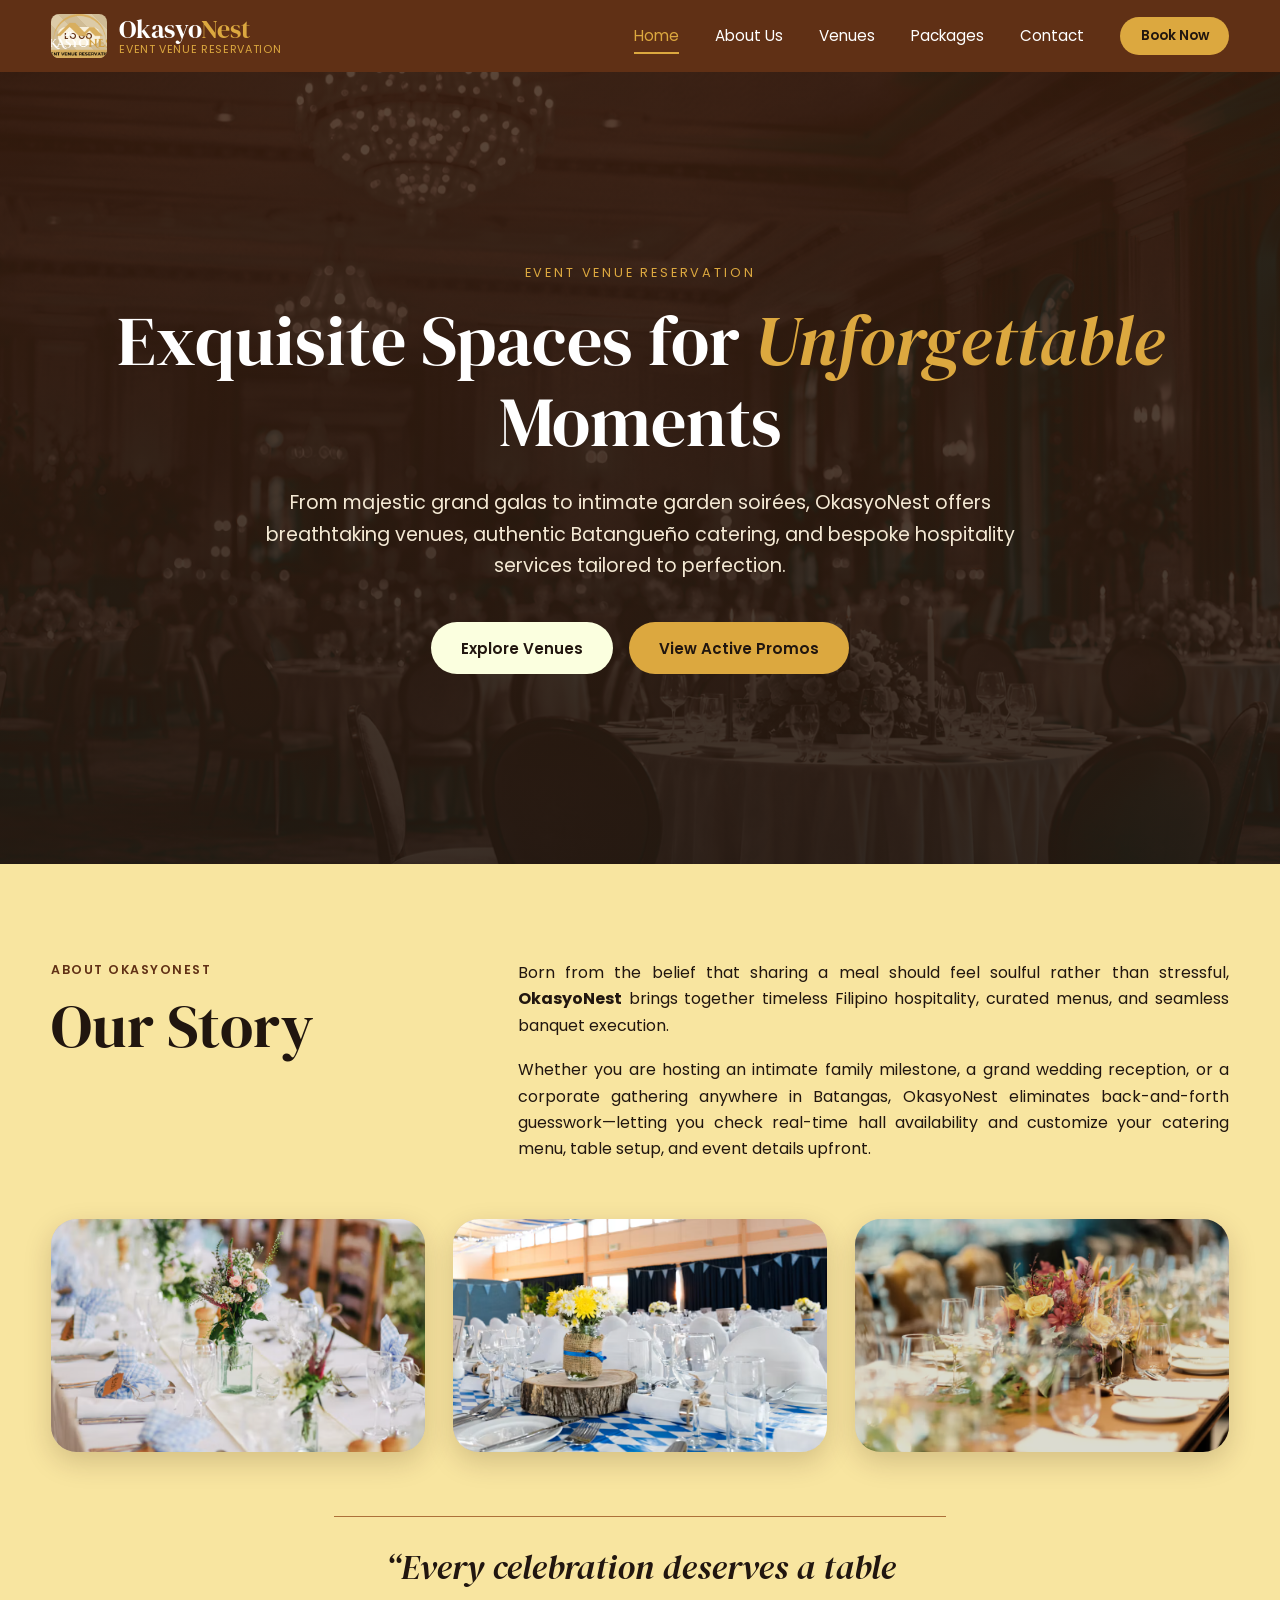
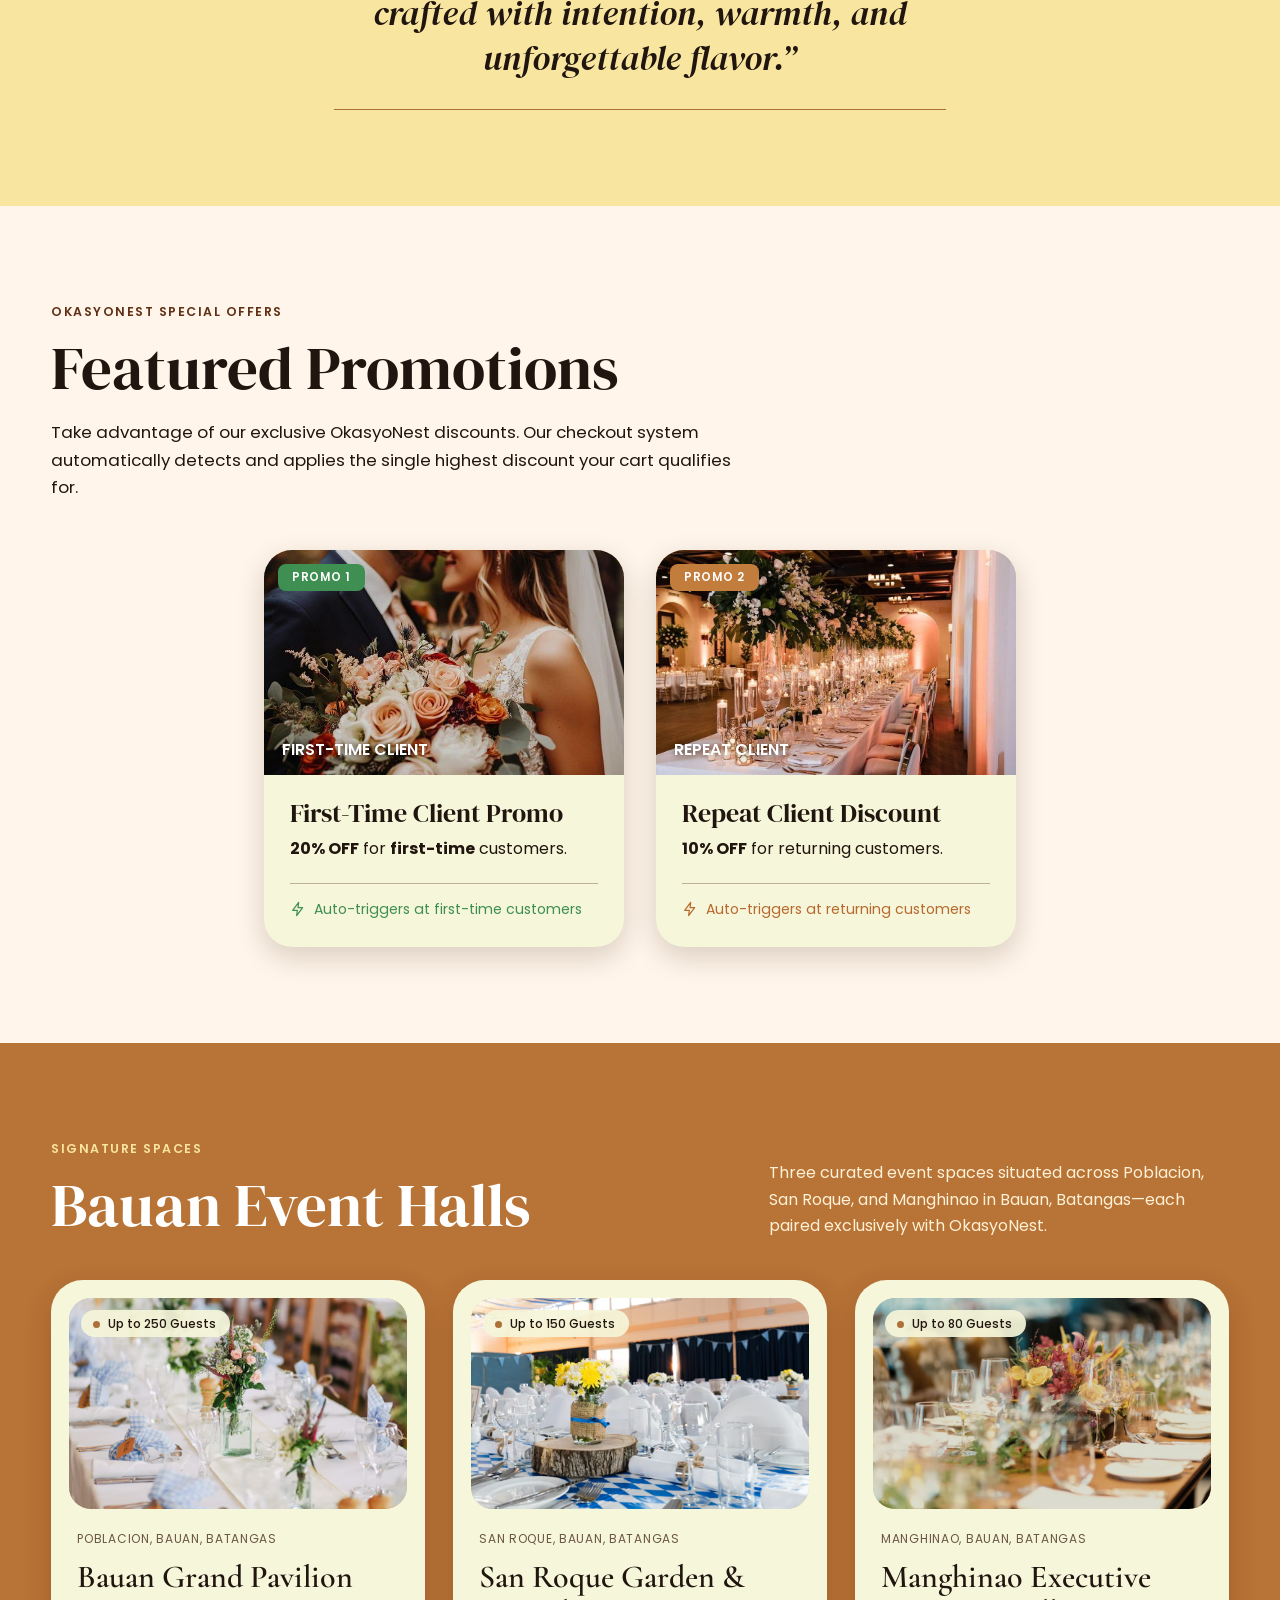
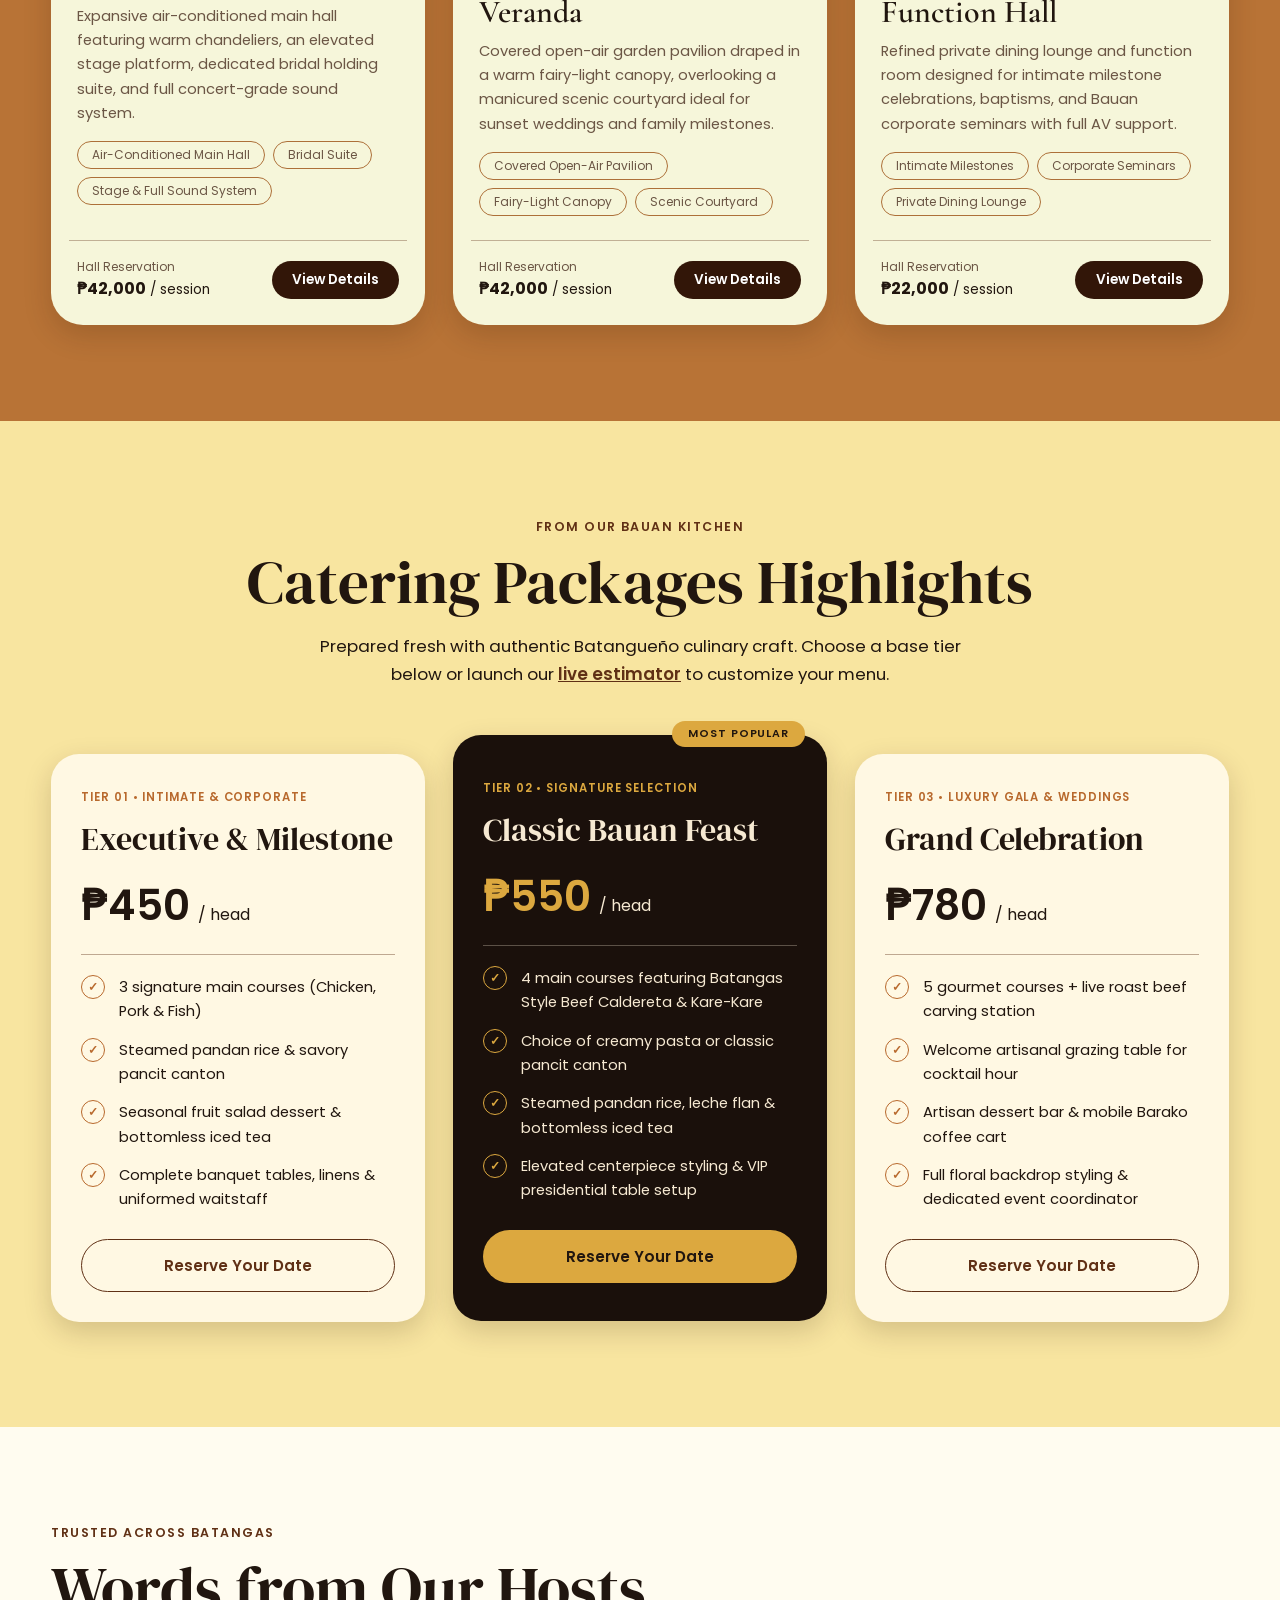
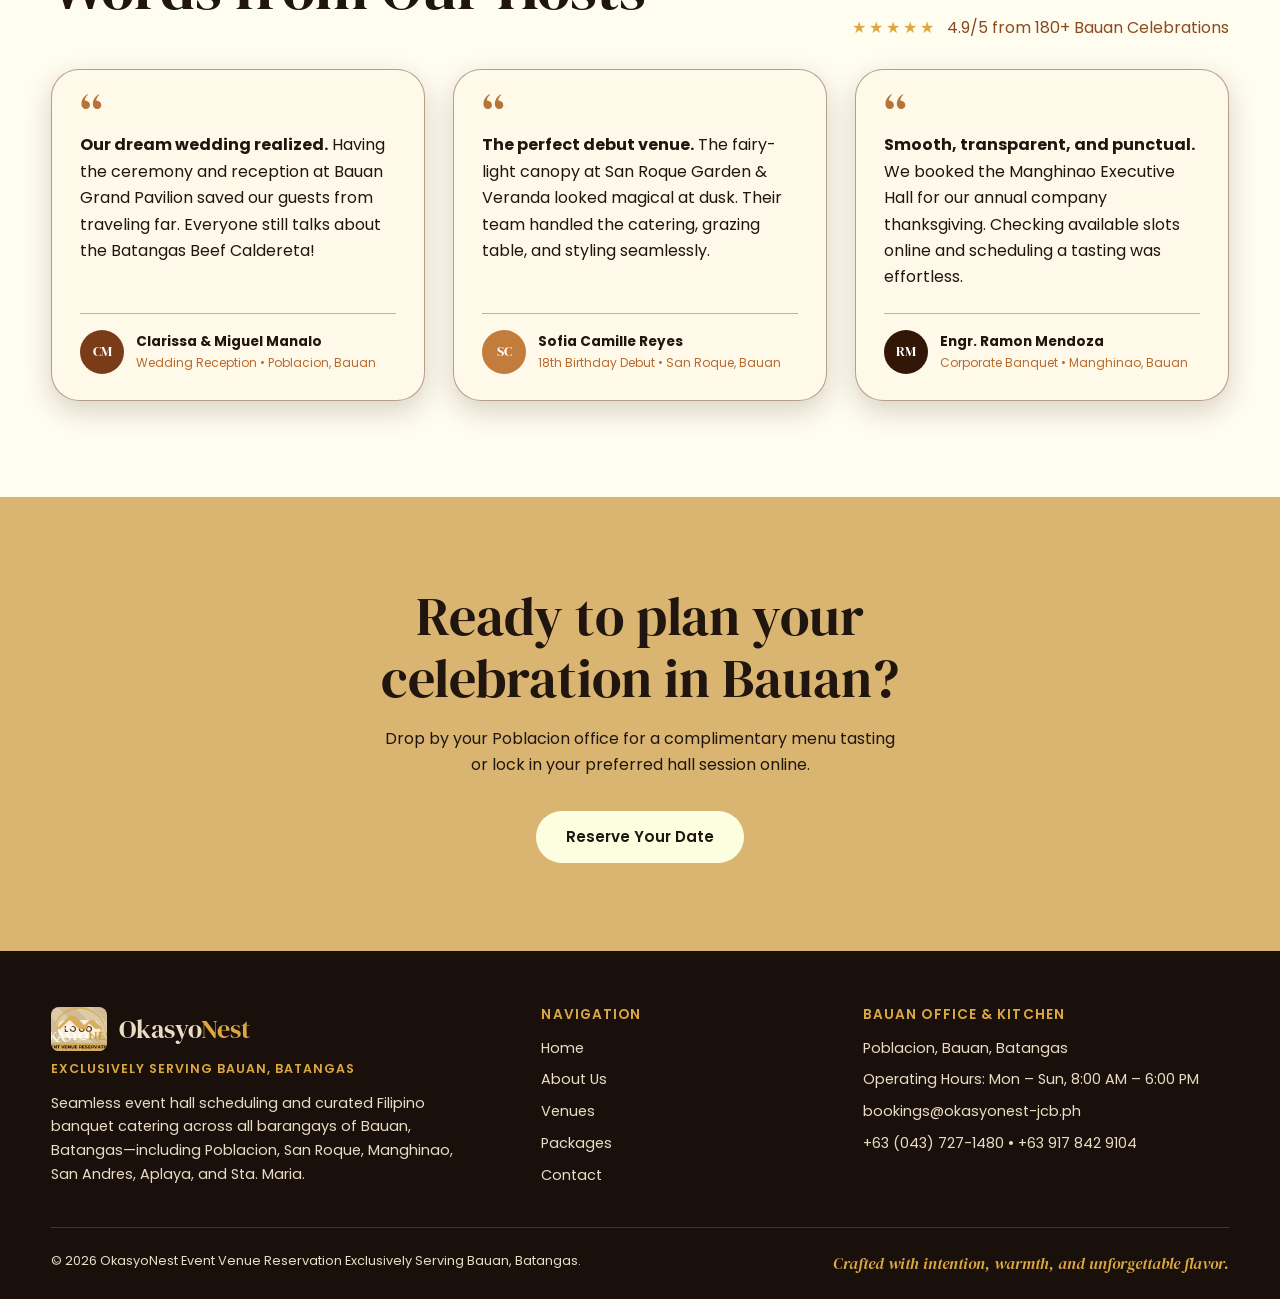
==== commit 9f66d02b: "about, home, promo pics" ====
--- a/index.html
+++ b/index.html
@@ -20,11 +20,10 @@
   <header class="site-header" id="siteHeader">
     <div class="container header__inner">
       <a class="brand" href="#home" aria-label="OkasyoNest – back to top">
-        <!-- IMAGE PLACEHOLDER: LOGO
-             Save your logo as assets/images/logo-placeholder.png (or change the src). -->
+        <!-- LOGO: assets/images/okasyonest-logo.png -->
         <div class="image-placeholder brand__logo">
           <span>LOGO</span>
-          <img src="assets/images/logo-placeholder.png" alt="OkasyoNest logo" onerror="this.remove()">
+          <img src="assets/images/okasyonest-logo.png" alt="OkasyoNest logo" onerror="this.remove()">
         </div>
         <span class="brand__text">
           <span class="brand__name">Okasyo<em>Nest</em></span>
@@ -52,11 +51,10 @@
   <main>
     <!-- ================= HOME / HERO ================= -->
     <section class="hero" id="home">
-      <!-- IMAGE PLACEHOLDER: HOME HERO BACKGROUND
-           Replace by saving a picture as assets/images/home-hero-placeholder.jpg -->
+      <!-- HOME HERO BACKGROUND: assets/images/home.bg.png -->
       <div class="image-placeholder hero__image">
         <span>HOME HERO IMAGE</span>
-        <img src="assets/images/home-hero-placeholder.jpg" alt="OkasyoNest event venue set for a grand celebration" onerror="this.remove()">
+        <img src="assets/images/home.bg.png" alt="OkasyoNest event venue set for a grand celebration" onerror="this.remove()">
       </div>
       <div class="hero__overlay"></div>
 
@@ -86,20 +84,20 @@
         </div>
 
         <div class="about__gallery">
-          <!-- IMAGE PLACEHOLDER: ABOUT PICTURE 1 (assets/images/about-1-placeholder.jpg) -->
+          <!-- ABOUT PICTURE 1: assets/images/about.1.png -->
           <div class="image-placeholder ratio-gallery">
             <span>ABOUT IMAGE 1</span>
-            <img src="assets/images/about-1-placeholder.jpg" alt="Elegant banquet table setting" onerror="this.remove()">
-          </div>
-          <!-- IMAGE PLACEHOLDER: ABOUT PICTURE 2 (assets/images/about-2-placeholder.jpg) -->
+            <img src="assets/images/about.1.png" alt="Elegant banquet table setting" onerror="this.remove()">
+          </div>
+          <!-- ABOUT PICTURE 2: assets/images/about.2.png -->
           <div class="image-placeholder ratio-gallery">
             <span>ABOUT IMAGE 2</span>
-            <img src="assets/images/about-2-placeholder.jpg" alt="Decorated reception hall" onerror="this.remove()">
-          </div>
-          <!-- IMAGE PLACEHOLDER: ABOUT PICTURE 3 (assets/images/about-3-placeholder.jpg) -->
+            <img src="assets/images/about.2.png" alt="Decorated reception hall" onerror="this.remove()">
+          </div>
+          <!-- ABOUT PICTURE 3: assets/images/about.3.png -->
           <div class="image-placeholder ratio-gallery">
             <span>ABOUT IMAGE 3</span>
-            <img src="assets/images/about-3-placeholder.jpg" alt="Table styled with flowers and glassware" onerror="this.remove()">
+            <img src="assets/images/about.3.png" alt="Table styled with flowers and glassware" onerror="this.remove()">
           </div>
         </div>
 
@@ -119,10 +117,10 @@
         <div class="promo-grid">
           <article class="promo-card">
             <div class="promo-card__media">
-              <!-- IMAGE PLACEHOLDER: PROMO 1 – FIRST-TIME CLIENT (assets/images/promo-first-time-placeholder.jpg) -->
+              <!-- PROMO 1 – FIRST-TIME CLIENT: assets/images/promo1.png -->
               <div class="image-placeholder ratio-promo">
                 <span>PROMO 1 IMAGE</span>
-                <img src="assets/images/promo-first-time-placeholder.jpg" alt="Bridal bouquet" onerror="this.remove()">
+                <img src="assets/images/promo1.png" alt="Bridal bouquet" onerror="this.remove()">
               </div>
               <span class="promo-card__badge promo-card__badge--green">Promo 1</span>
               <span class="promo-card__label">First-Time Client</span>
@@ -136,10 +134,10 @@
 
           <article class="promo-card">
             <div class="promo-card__media">
-              <!-- IMAGE PLACEHOLDER: PROMO 2 – REPEAT CLIENT (assets/images/promo-repeat-placeholder.jpg) -->
+              <!-- PROMO 2 – REPEAT CLIENT: assets/images/promo2.png -->
               <div class="image-placeholder ratio-promo">
                 <span>PROMO 2 IMAGE</span>
-                <img src="assets/images/promo-repeat-placeholder.jpg" alt="Garden reception hall" onerror="this.remove()">
+                <img src="assets/images/promo2.png" alt="Garden reception hall" onerror="this.remove()">
               </div>
               <span class="promo-card__badge promo-card__badge--amber">Promo 2</span>
               <span class="promo-card__label">Repeat Client</span>
@@ -169,10 +167,10 @@
           <!-- VENUE 1 -->
           <article class="venue-card">
             <div class="venue-card__media">
-              <!-- IMAGE PLACEHOLDER: BAUAN GRAND PAVILION (assets/images/bauan-grand-pavilion-placeholder.jpg) -->
+              <!-- BAUAN GRAND PAVILION (uses the About image) -->
               <div class="image-placeholder ratio-venue">
                 <span>BAUAN GRAND PAVILION IMAGE</span>
-                <img src="assets/images/bauan-grand-pavilion-placeholder.jpg" alt="Bauan Grand Pavilion main hall" onerror="this.remove()">
+                <img src="assets/images/about.1.png" alt="Bauan Grand Pavilion main hall" onerror="this.remove()">
               </div>
               <span class="capacity-badge">Up to 250 Guests</span>
             </div>
@@ -198,10 +196,10 @@
           <!-- VENUE 2 -->
           <article class="venue-card">
             <div class="venue-card__media">
-              <!-- IMAGE PLACEHOLDER: SAN ROQUE GARDEN & VERANDA (assets/images/san-roque-garden-placeholder.jpg) -->
+              <!-- SAN ROQUE GARDEN & VERANDA (uses the About image) -->
               <div class="image-placeholder ratio-venue">
                 <span>SAN ROQUE GARDEN IMAGE</span>
-                <img src="assets/images/san-roque-garden-placeholder.jpg" alt="San Roque Garden and Veranda" onerror="this.remove()">
+                <img src="assets/images/about.2.png" alt="San Roque Garden and Veranda" onerror="this.remove()">
               </div>
               <span class="capacity-badge">Up to 150 Guests</span>
             </div>
@@ -227,10 +225,10 @@
           <!-- VENUE 3 -->
           <article class="venue-card">
             <div class="venue-card__media">
-              <!-- IMAGE PLACEHOLDER: MANGHINAO EXECUTIVE FUNCTION HALL (assets/images/manghinao-hall-placeholder.jpg) -->
+              <!-- MANGHINAO EXECUTIVE FUNCTION HALL (uses the About image) -->
               <div class="image-placeholder ratio-venue">
                 <span>MANGHINAO HALL IMAGE</span>
-                <img src="assets/images/manghinao-hall-placeholder.jpg" alt="Manghinao Executive Function Hall" onerror="this.remove()">
+                <img src="assets/images/about.3.png" alt="Manghinao Executive Function Hall" onerror="this.remove()">
               </div>
               <span class="capacity-badge">Up to 80 Guests</span>
             </div>
@@ -362,10 +360,10 @@
       <div class="container footer__grid">
         <div>
           <a class="brand brand--footer" href="#home" aria-label="OkasyoNest – back to top">
-            <!-- IMAGE PLACEHOLDER: FOOTER LOGO (same file as the header logo) -->
+            <!-- FOOTER LOGO (same file as the header logo) -->
             <div class="image-placeholder brand__logo">
               <span>LOGO</span>
-              <img src="assets/images/logo-placeholder.png" alt="OkasyoNest logo" onerror="this.remove()">
+              <img src="assets/images/okasyonest-logo.png" alt="OkasyoNest logo" onerror="this.remove()">
             </div>
             <span class="brand__name">Okasyo<em>Nest</em></span>
           </a>
@@ -407,10 +405,10 @@
   <div class="modal" id="modal-bauan-grand-pavilion" role="dialog" aria-modal="true" aria-labelledby="title-bauan-grand-pavilion" aria-hidden="true">
     <div class="modal__dialog">
       <button class="modal__x" type="button" data-modal-close aria-label="Close hall details">&times;</button>
-      <!-- IMAGE PLACEHOLDER: MODAL – BAUAN GRAND PAVILION (same file as the venue card image) -->
+      <!-- Same file as the venue card image -->
       <div class="image-placeholder ratio-modal">
         <span>BAUAN GRAND PAVILION IMAGE</span>
-        <img src="assets/images/bauan-grand-pavilion-placeholder.jpg" alt="Bauan Grand Pavilion" onerror="this.remove()">
+        <img src="assets/images/about.1.png" alt="Bauan Grand Pavilion" onerror="this.remove()">
       </div>
       <div class="modal__body">
         <p class="venue-card__location">Poblacion, Bauan, Batangas</p>
@@ -432,10 +430,9 @@
   <div class="modal" id="modal-san-roque-garden-veranda" role="dialog" aria-modal="true" aria-labelledby="title-san-roque-garden-veranda" aria-hidden="true">
     <div class="modal__dialog">
       <button class="modal__x" type="button" data-modal-close aria-label="Close hall details">&times;</button>
-      <!-- IMAGE PLACEHOLDER: MODAL – SAN ROQUE GARDEN & VERANDA -->
       <div class="image-placeholder ratio-modal">
         <span>SAN ROQUE GARDEN IMAGE</span>
-        <img src="assets/images/san-roque-garden-placeholder.jpg" alt="San Roque Garden and Veranda" onerror="this.remove()">
+        <img src="assets/images/about.2.png" alt="San Roque Garden and Veranda" onerror="this.remove()">
       </div>
       <div class="modal__body">
         <p class="venue-card__location">San Roque, Bauan, Batangas</p>
@@ -457,10 +454,9 @@
   <div class="modal" id="modal-manghinao-executive-hall" role="dialog" aria-modal="true" aria-labelledby="title-manghinao-executive-hall" aria-hidden="true">
     <div class="modal__dialog">
       <button class="modal__x" type="button" data-modal-close aria-label="Close hall details">&times;</button>
-      <!-- IMAGE PLACEHOLDER: MODAL – MANGHINAO EXECUTIVE FUNCTION HALL -->
       <div class="image-placeholder ratio-modal">
         <span>MANGHINAO HALL IMAGE</span>
-        <img src="assets/images/manghinao-hall-placeholder.jpg" alt="Manghinao Executive Function Hall" onerror="this.remove()">
+        <img src="assets/images/about.3.png" alt="Manghinao Executive Function Hall" onerror="this.remove()">
       </div>
       <div class="modal__body">
         <p class="venue-card__location">Manghinao, Bauan, Batangas</p>
@@ -481,4 +477,4 @@
   <script src="js/data.js"></script>
   <script src="js/main.js"></script>
 </body>
-</html>
+</html>
--- a/css/style.css
+++ b/css/style.css
@@ -142,7 +142,7 @@
 .hero__overlay { position: absolute; inset: 0; z-index: -1; background: linear-gradient(rgba(50, 22, 8, .66), rgba(33, 22, 15, .78)); }
 .hero__content { padding-block: 72px; }
 .hero__eyebrow { font-size: .8rem; letter-spacing: .22em; text-transform: uppercase; color: var(--gold); margin-bottom: 18px; }
-.hero h1 { font-size: clamp(2.6rem, 7.2vw, 5.4rem); max-width: 14ch; margin-inline: auto; }
+.hero h1 { font-size: clamp(2.6rem, 7.2vw, 4.4rem); margin-inline: auto; }
 .hero h1 em { color: var(--gold); }
 .hero__text { max-width: 64ch; margin: 24px auto 0; font-size: clamp(1rem, 1.6vw, 1.2rem); color: #F4E9D4; }
 .hero__actions { display: flex; flex-wrap: wrap; justify-content: center; gap: 16px; margin-top: 40px; }
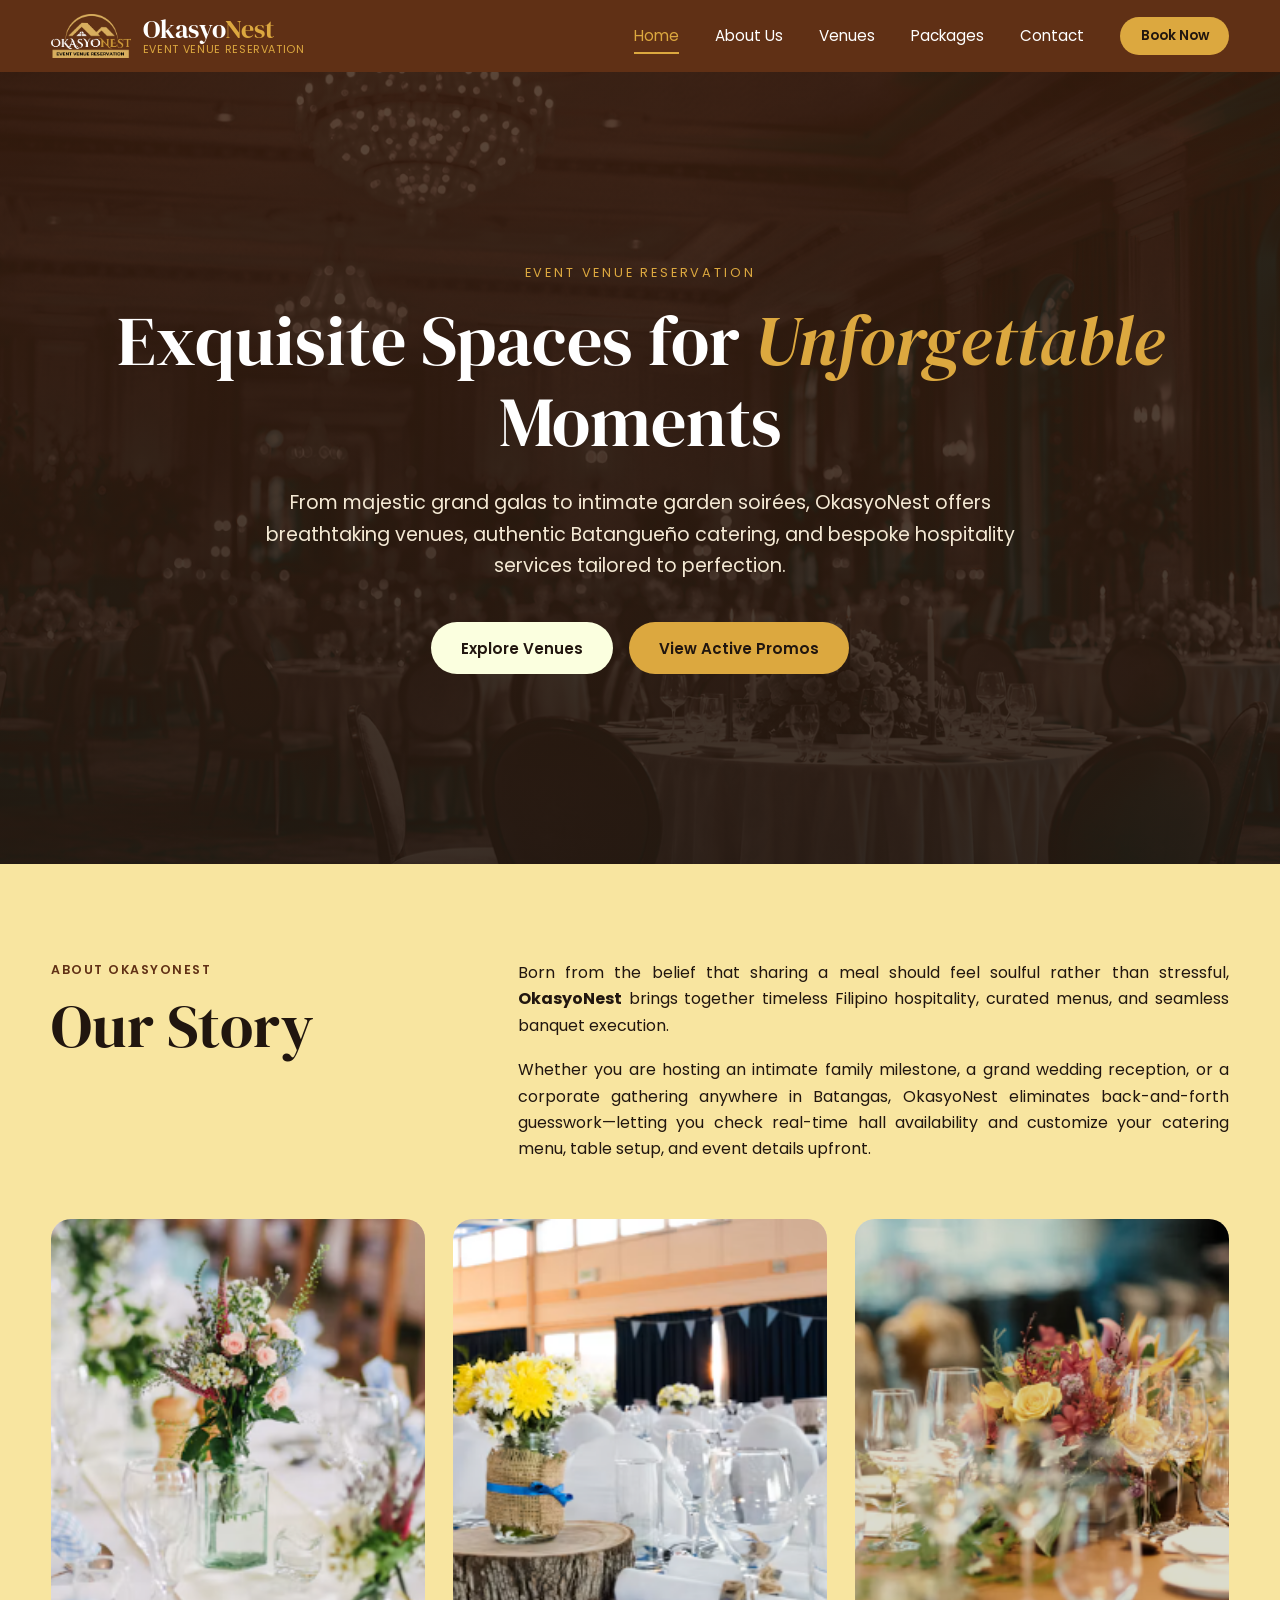
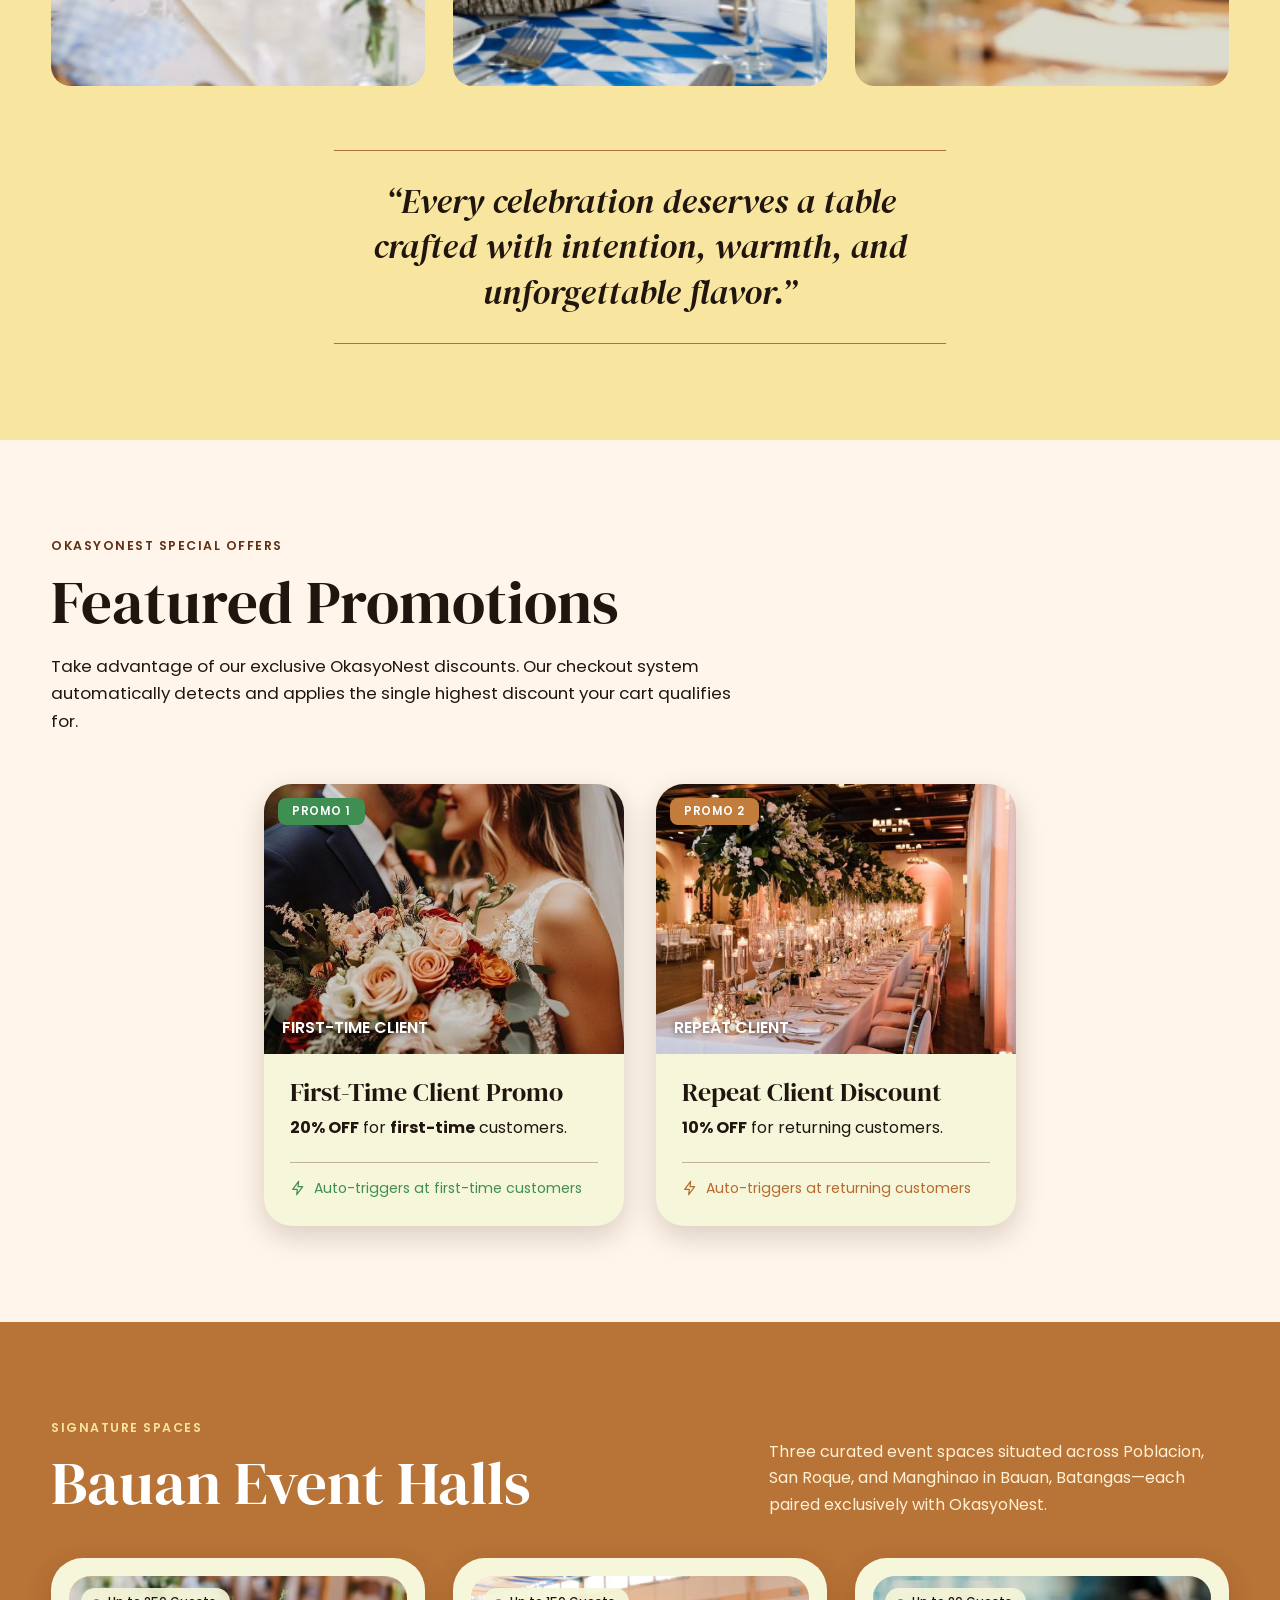
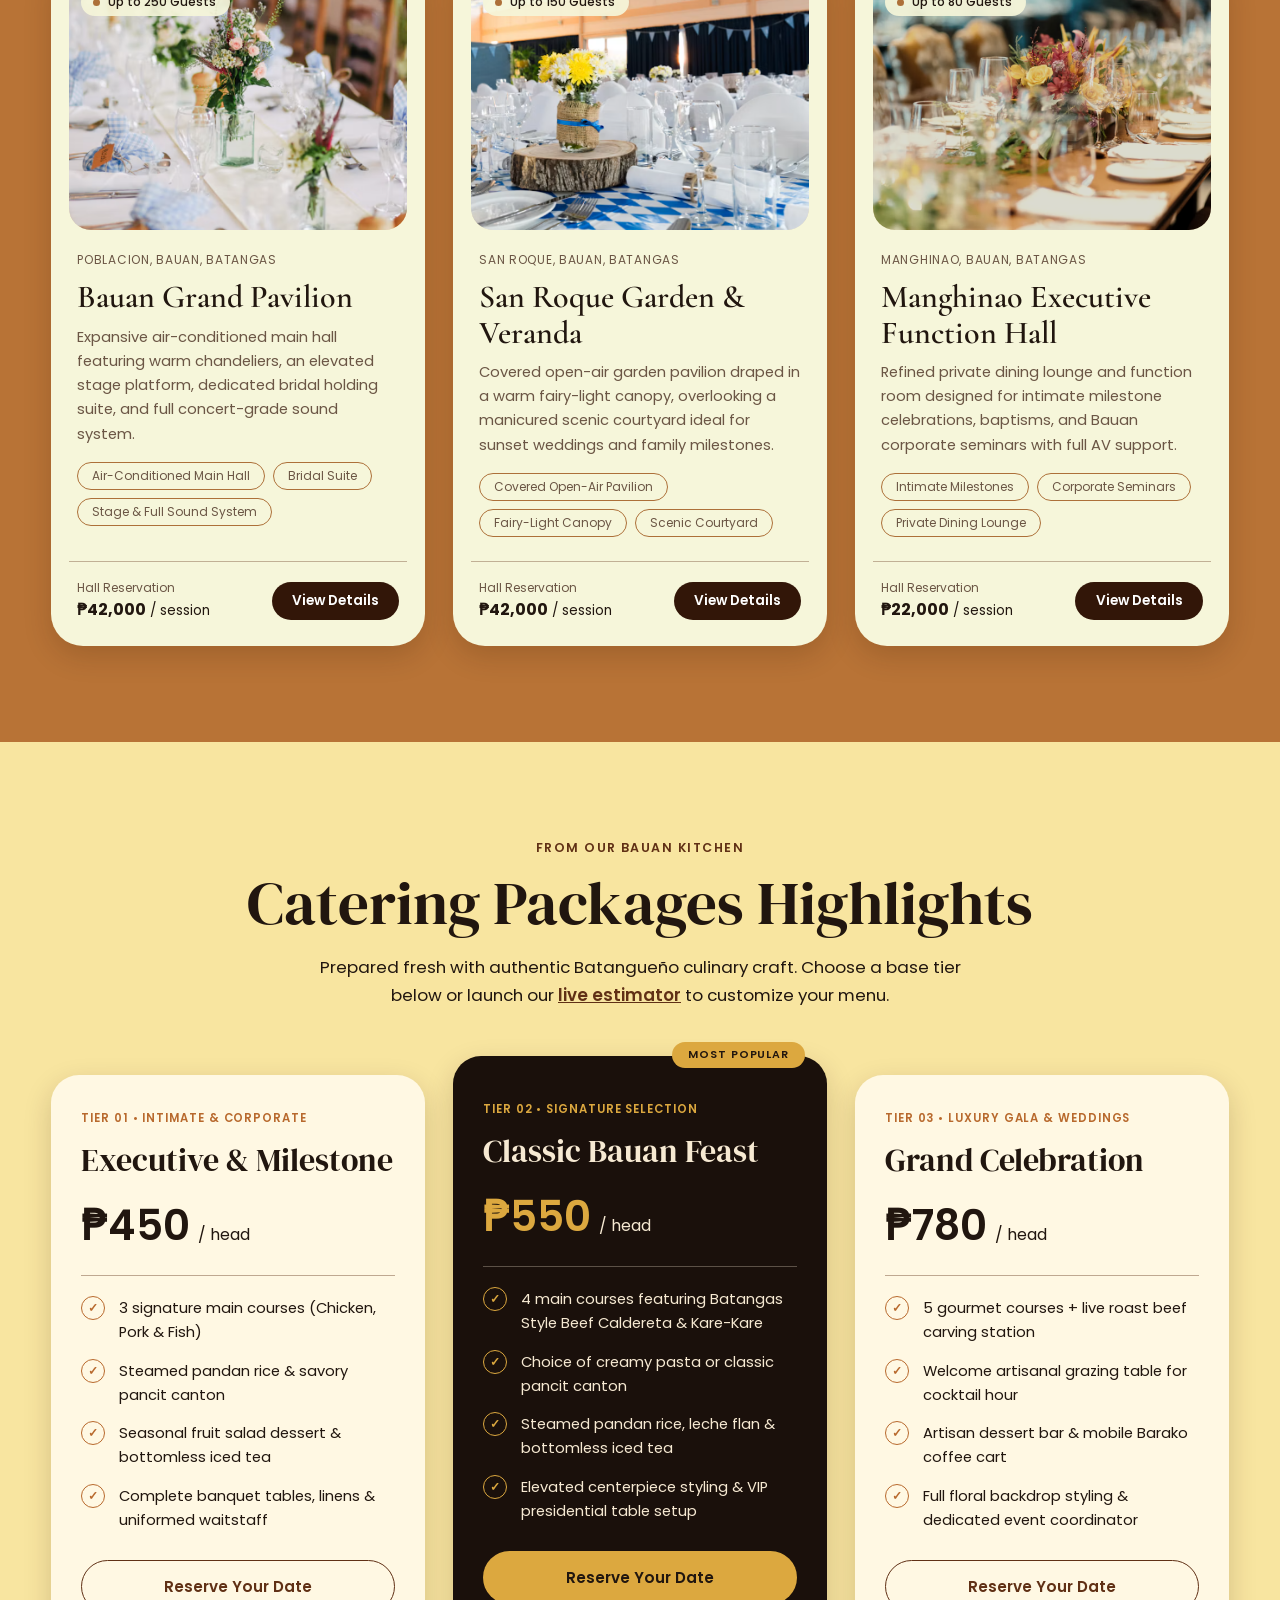
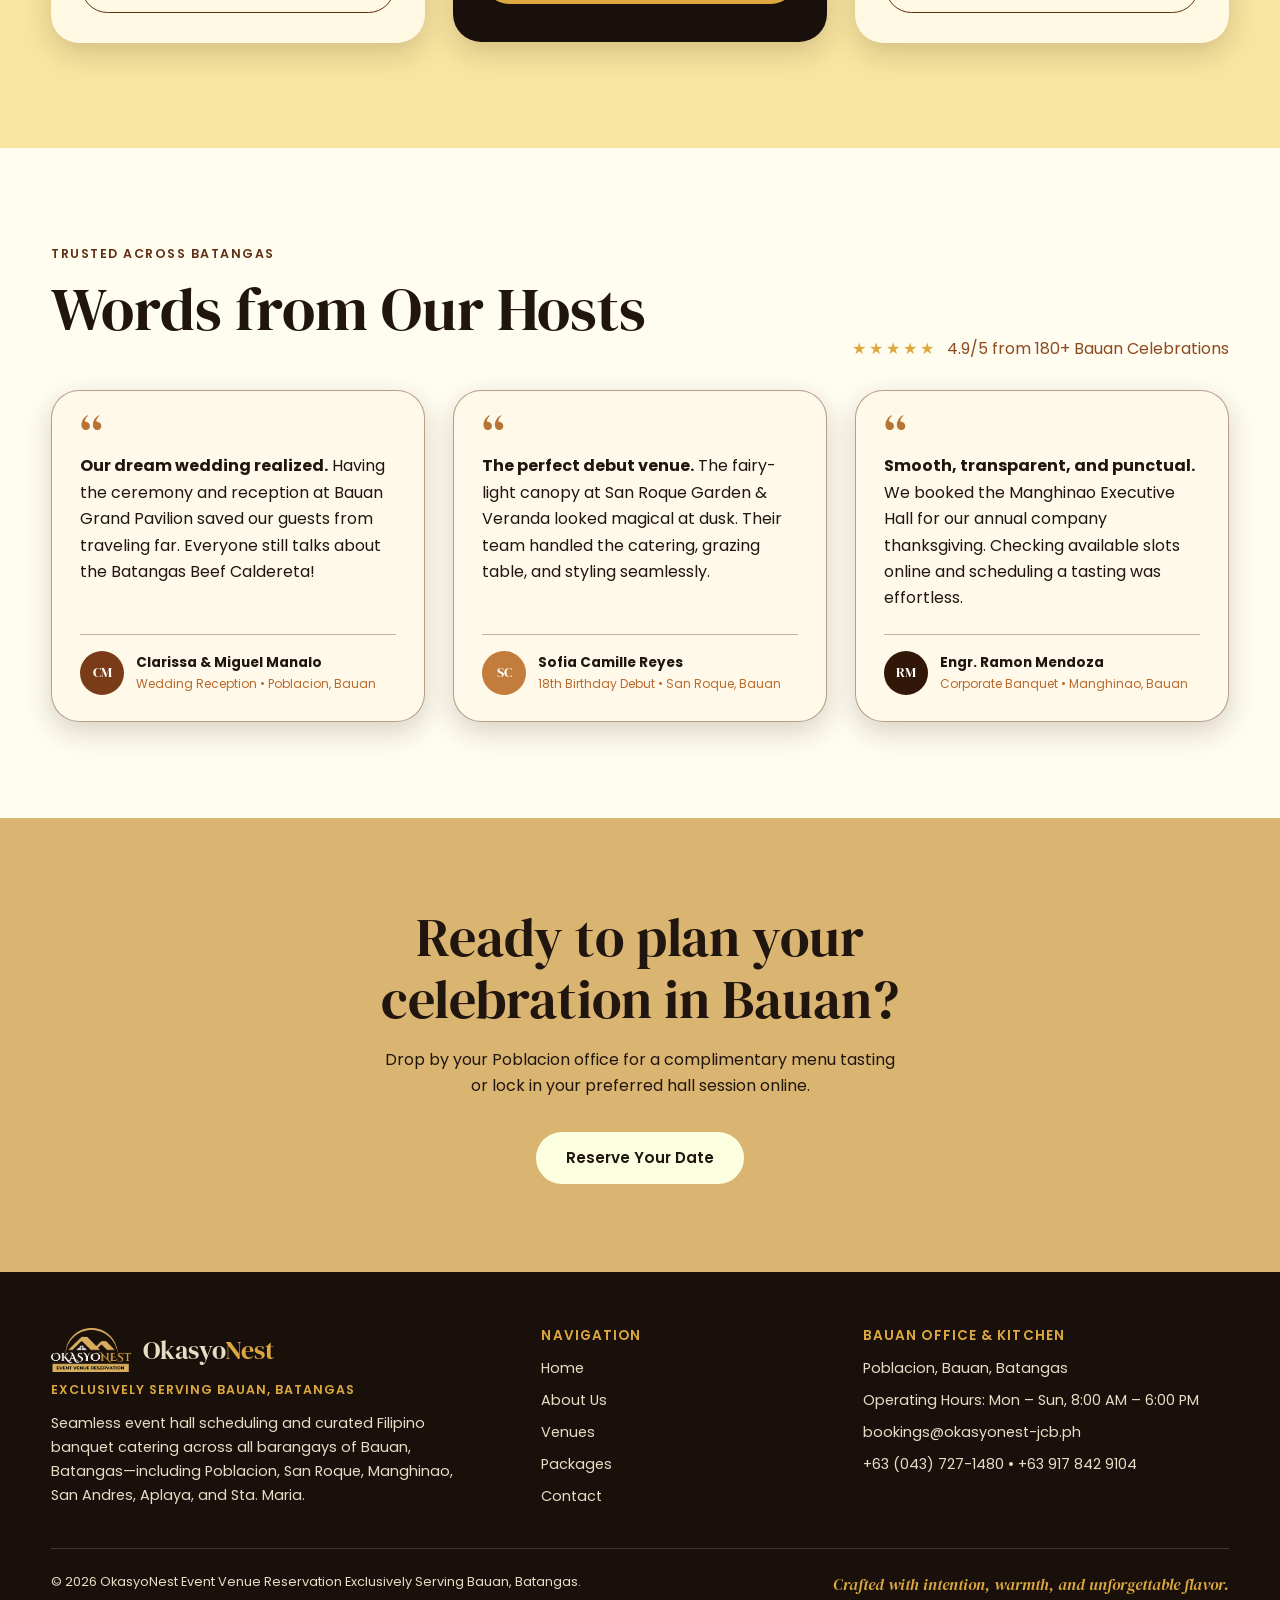
==== commit 9a794ae3: "index, reservation, style" ====
--- a/index.html
+++ b/index.html
@@ -22,7 +22,7 @@
       <a class="brand" href="#home" aria-label="OkasyoNest – back to top">
         <!-- LOGO: assets/images/okasyonest-logo.png -->
         <div class="image-placeholder brand__logo">
-          <span>LOGO</span>
+
           <img src="assets/images/okasyonest-logo.png" alt="OkasyoNest logo" onerror="this.remove()">
         </div>
         <span class="brand__text">
@@ -362,7 +362,6 @@
           <a class="brand brand--footer" href="#home" aria-label="OkasyoNest – back to top">
             <!-- FOOTER LOGO (same file as the header logo) -->
             <div class="image-placeholder brand__logo">
-              <span>LOGO</span>
               <img src="assets/images/okasyonest-logo.png" alt="OkasyoNest logo" onerror="this.remove()">
             </div>
             <span class="brand__name">Okasyo<em>Nest</em></span>
--- a/css/style.css
+++ b/css/style.css
@@ -93,33 +93,38 @@
 .btn--block { width: 100%; }
 
 /* ---------- 4. IMAGE PLACEHOLDERS ----------
-   .image-placeholder shows a striped box + label. When a real picture
-   exists at the <img> src, it covers the box (object-fit: cover).
-   If the file is missing, the <img> removes itself (onerror) and the
-   label stays visible – so the layout never breaks. */
+   NOTE: this section was not in the file you pasted. If your own style.css
+   already has Section 4, keep yours and delete this block. */
 .image-placeholder {
-  position: relative; overflow: hidden; display: grid; place-items: center;
-  background: repeating-linear-gradient(45deg, #DCCBA8, #DCCBA8 12px, #D0BC95 12px, #D0BC95 24px);
-  color: var(--choc);
+  position: relative; display: grid; place-items: center; overflow: hidden;
+  border-radius: 20px;
+  background: repeating-linear-gradient(45deg, #E9D9B5, #E9D9B5 12px, #F1E4C4 12px, #F1E4C4 24px);
 }
 .image-placeholder span {
-  position: relative; z-index: 1; padding: 6px 12px; border-radius: 8px; text-align: center;
-  background: rgba(255, 249, 233, .85); font-size: .7rem; font-weight: 600; letter-spacing: .08em;
+  padding: 4px 10px; border-radius: 6px; background: rgba(255, 249, 233, .9);
+  font-size: .7rem; font-weight: 600; letter-spacing: .06em; text-align: center; color: var(--muted);
 }
 .image-placeholder img { position: absolute; inset: 0; z-index: 2; width: 100%; height: 100%; object-fit: cover; }
-.ratio-gallery { aspect-ratio: 16 / 10; border-radius: 26px; box-shadow: var(--shadow); }
-.ratio-promo { aspect-ratio: 16 / 10; }
-.ratio-venue { aspect-ratio: 16 / 10; border-radius: 22px; }
-.ratio-modal { aspect-ratio: 16 / 6.5; }
+.ratio-gallery { aspect-ratio: 4 / 5; }
+.ratio-promo { aspect-ratio: 4 / 3; border-radius: 0; }
+.ratio-venue { aspect-ratio: 4 / 3; border-radius: 22px; }
+.ratio-modal { aspect-ratio: 16 / 9; border-radius: 0; }
+.qr-placeholder { width: 160px; aspect-ratio: 1; margin: 16px auto 0; border-radius: 12px; }
 
 /* ---------- 5. HEADER / NAV ---------- */
 .site-header { position: sticky; top: 0; z-index: 100; background: var(--choc); color: #fff; transition: box-shadow .25s; }
 .site-header.is-scrolled { box-shadow: 0 6px 18px rgba(33, 22, 15, .35); }
 .header__inner { display: flex; align-items: center; justify-content: space-between; min-height: var(--header-h); gap: 16px; }
 .brand { display: inline-flex; align-items: center; gap: 12px; text-decoration: none; }
-.brand__logo { width: 56px; height: 44px; border-radius: 8px; flex: none; }
-.brand__logo span { font-size: .55rem; padding: 2px 6px; }
+
+/* Logo: full image, correct proportions, no box */
+.brand__logo { width: auto; height: 44px; border-radius: 0; background: none; flex: none; display: flex; align-items: center; }
+.brand__logo span { display: none; }
+.brand__logo img { position: static; width: auto; height: 100%; max-width: none; object-fit: contain; }
+
 .brand__text { display: flex; flex-direction: column; line-height: 1.15; }
+/* To show only the logo image, uncomment the next line:
+.brand__text { display: none; } */
 .brand__name { font-family: var(--font-display); font-size: 1.6rem; }
 .brand__name em { font-style: normal; color: var(--gold); }
 .brand__tag { font-size: .68rem; letter-spacing: .06em; color: var(--gold); text-transform: uppercase; }
@@ -137,7 +142,7 @@
 
 /* ---------- 6. HERO ---------- */
 .hero { position: relative; isolation: isolate; display: grid; place-items: center; text-align: center; color: #fff; min-height: clamp(560px, 88vh, 820px); overflow: hidden; }
-.hero__image { position: absolute; inset: 0; z-index: -2; background: #2B1A10; }
+.hero__image { position: absolute; inset: 0; z-index: -2; background: #2B1A10; border-radius: 0; }
 .hero__image span { position: absolute; right: 16px; bottom: 16px; }
 .hero__overlay { position: absolute; inset: 0; z-index: -1; background: linear-gradient(rgba(50, 22, 8, .66), rgba(33, 22, 15, .78)); }
 .hero__content { padding-block: 72px; }
@@ -270,7 +275,7 @@
 }
 @media (max-width: 640px) {
   :root { --header-h: 64px; }
-  .brand__logo { width: 46px; height: 38px; }
+  .brand__logo { height: 36px; }
   .brand__name { font-size: 1.35rem; }
   .brand__tag { display: none; }
   .about__gallery { grid-template-columns: 1fr; gap: 18px; margin-top: 36px; }
@@ -285,4 +290,4 @@
 @media (prefers-reduced-motion: reduce) {
   html { scroll-behavior: auto; }
   *, *::before, *::after { animation: none !important; transition: none !important; }
-}
+}
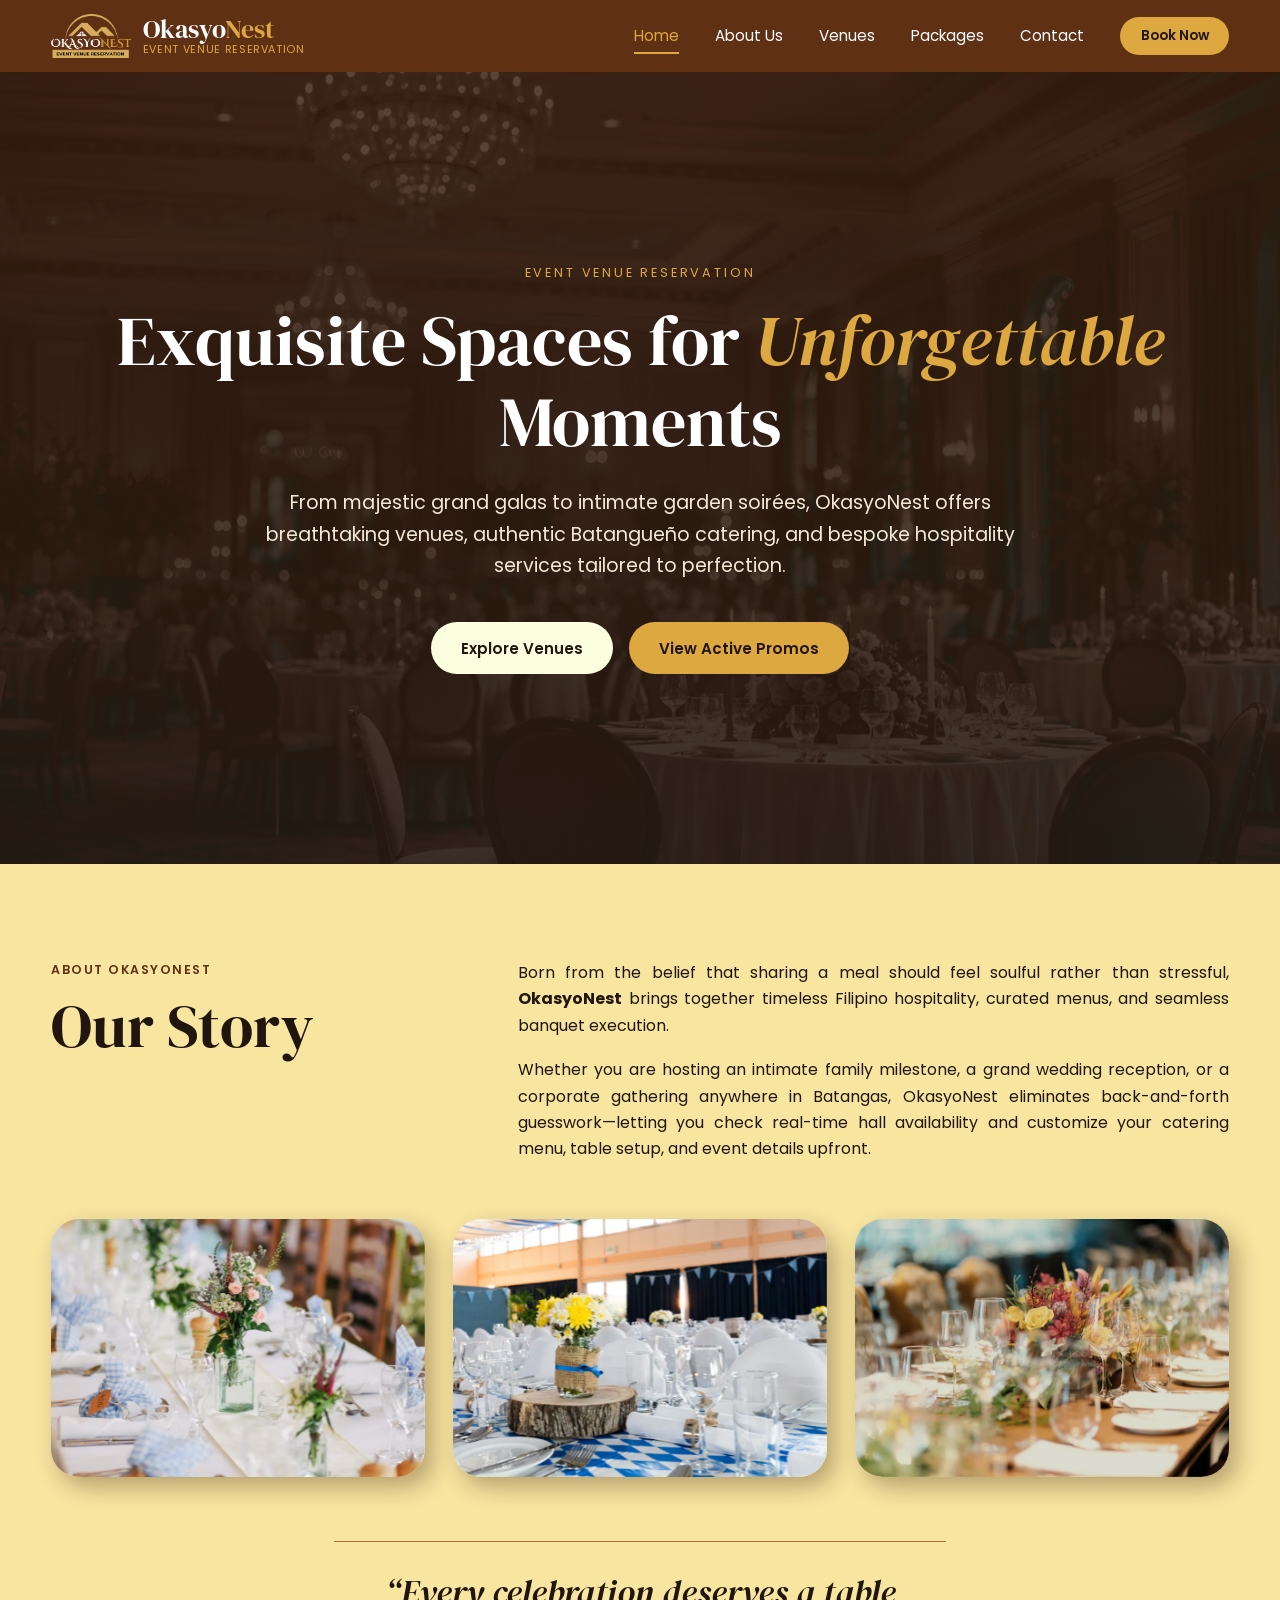
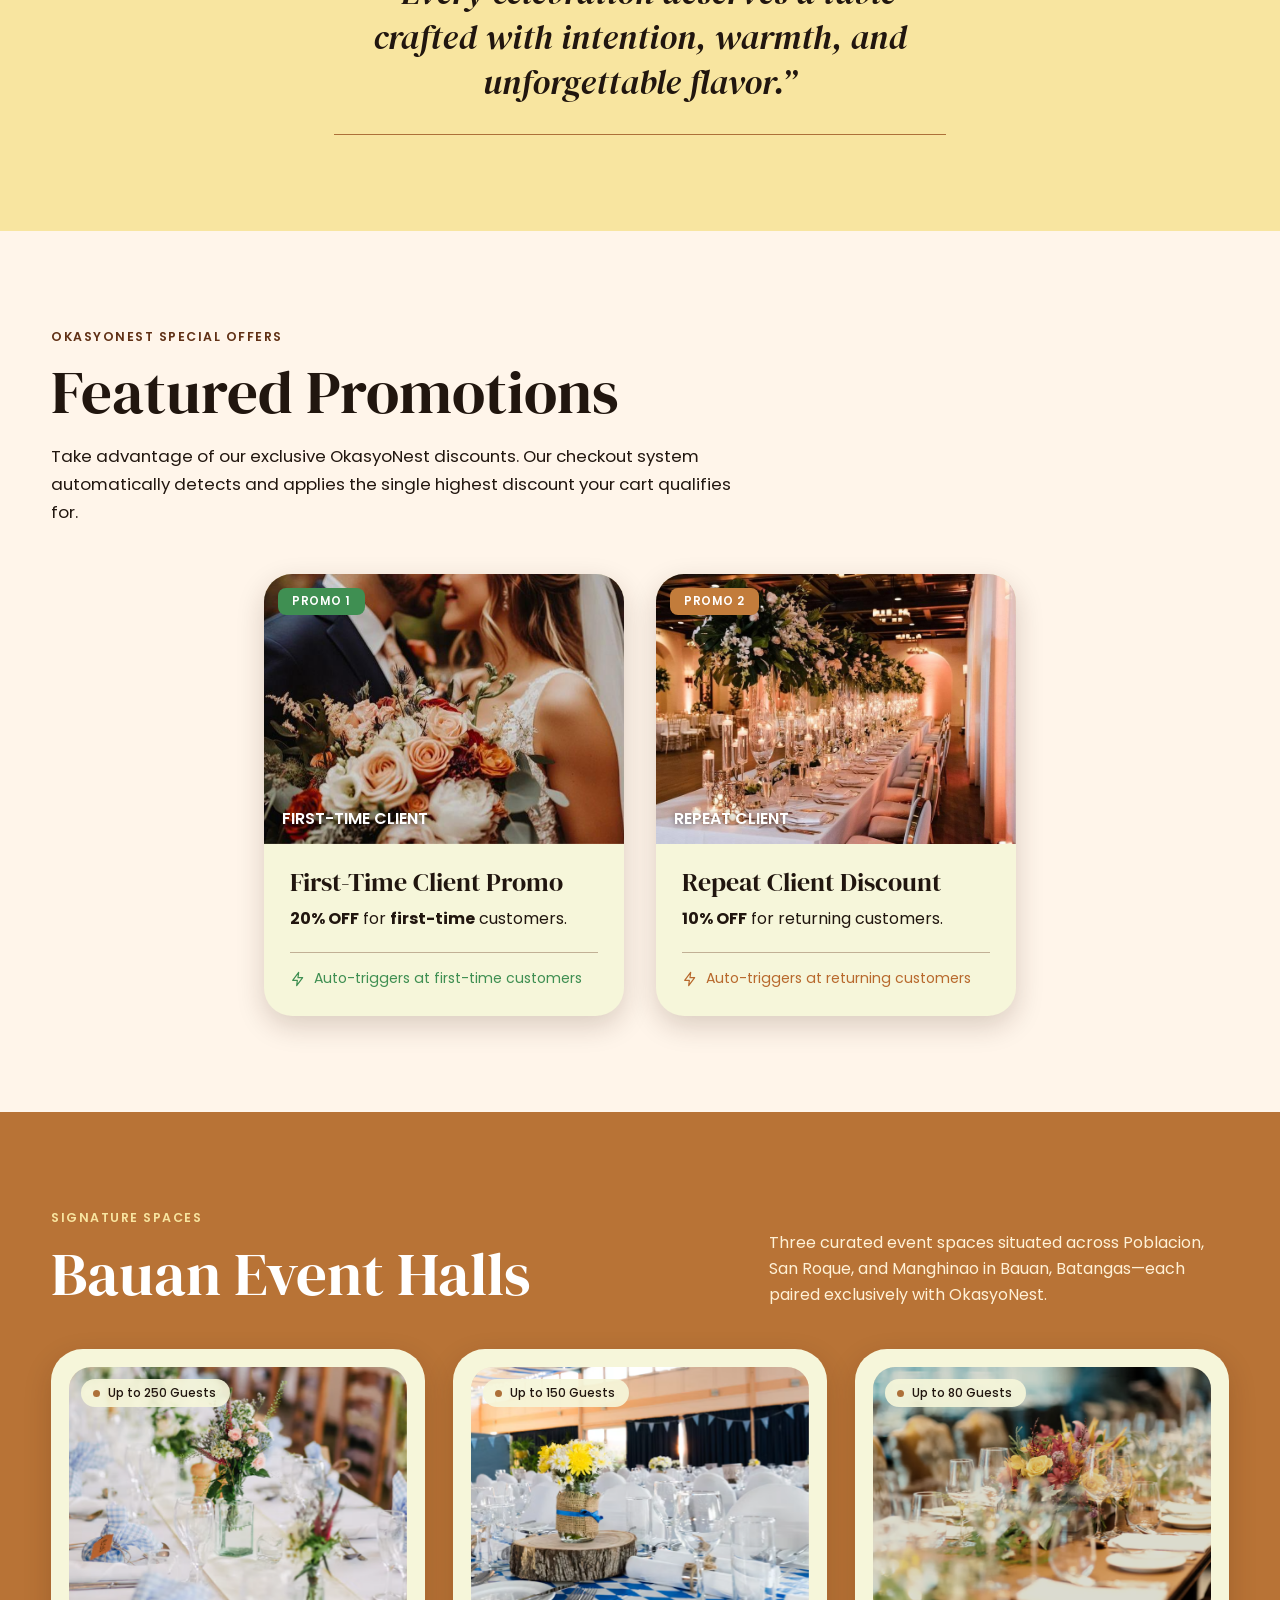
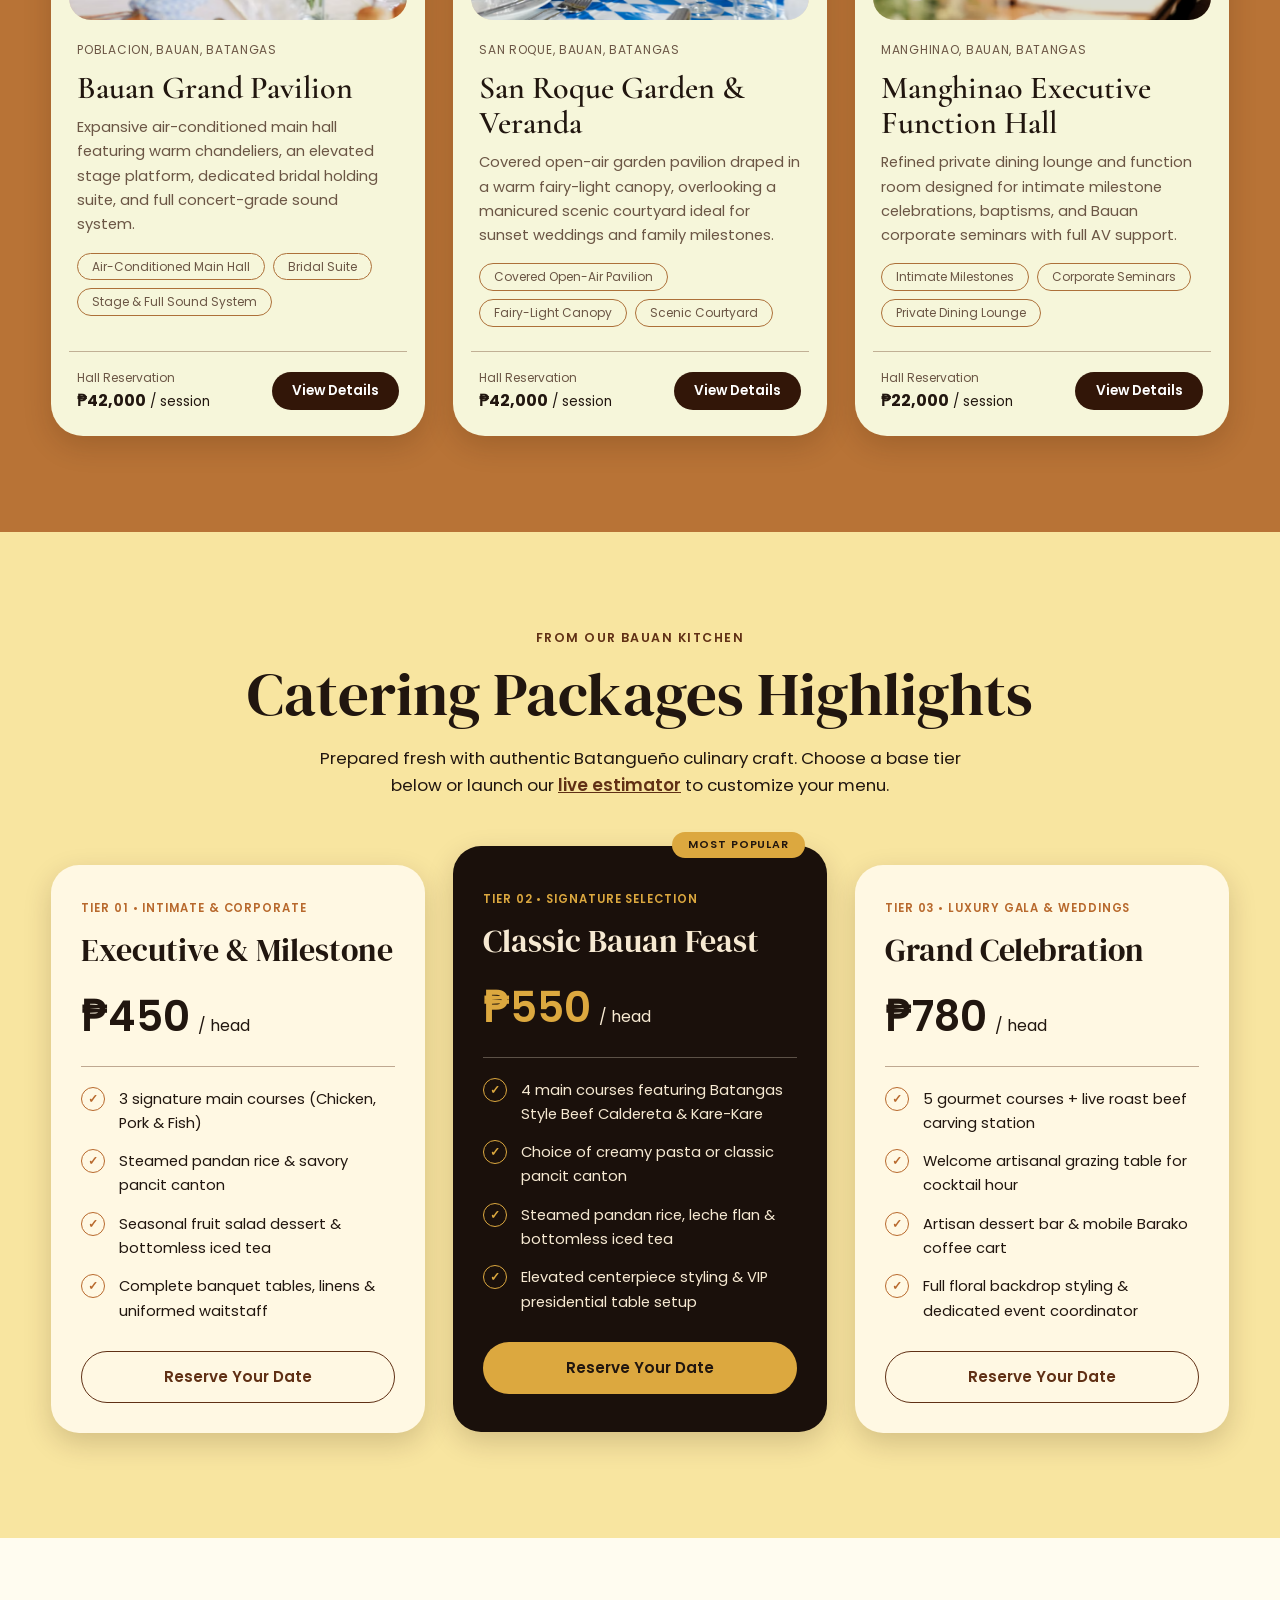
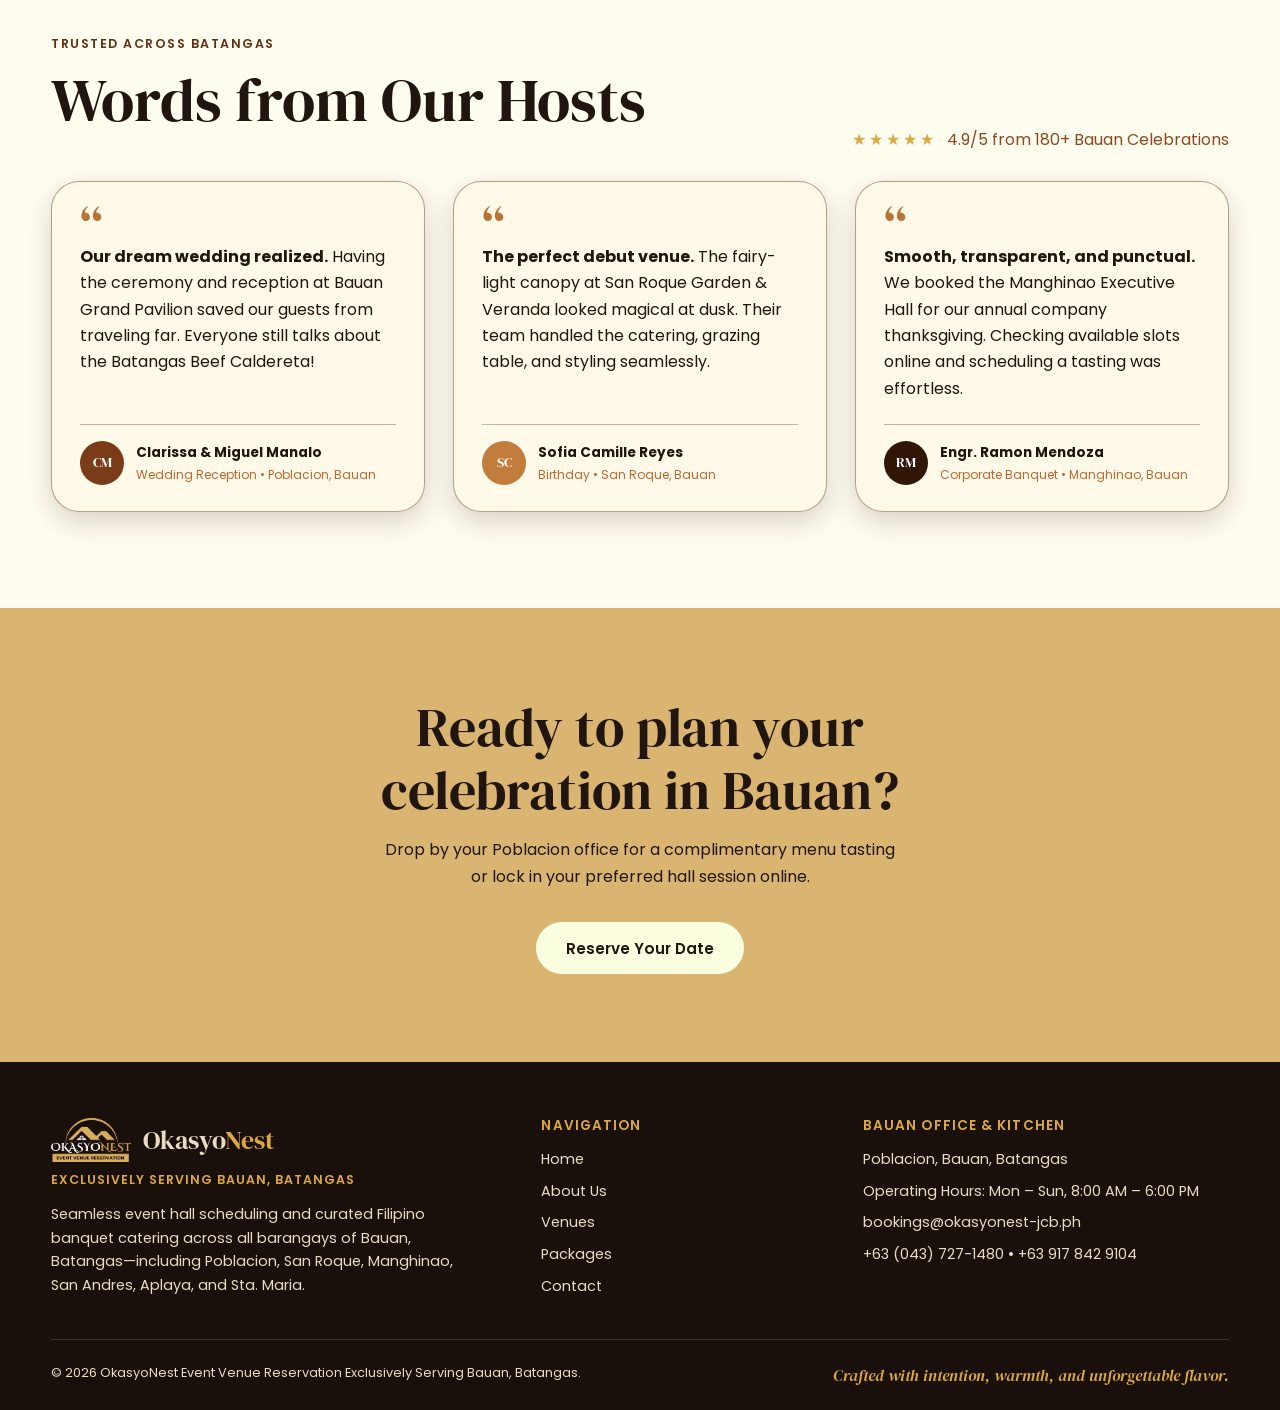
==== commit b3734388: "index, reservation, style" ====
--- a/index.html
+++ b/index.html
@@ -329,7 +329,7 @@
             <blockquote><strong>The perfect debut venue.</strong> The fairy-light canopy at San Roque Garden &amp; Veranda looked magical at dusk. Their team handled the catering, grazing table, and styling seamlessly.</blockquote>
             <figcaption>
               <span class="avatar avatar--amber">SC</span>
-              <span><strong>Sofia Camille Reyes</strong><small>18th Birthday Debut • San Roque, Bauan</small></span>
+              <span><strong>Sofia Camille Reyes</strong><small>Birthday • San Roque, Bauan</small></span>
             </figcaption>
           </figure>
 
--- a/css/style.css
+++ b/css/style.css
@@ -105,11 +105,21 @@
   font-size: .7rem; font-weight: 600; letter-spacing: .06em; text-align: center; color: var(--muted);
 }
 .image-placeholder img { position: absolute; inset: 0; z-index: 2; width: 100%; height: 100%; object-fit: cover; }
-.ratio-gallery { aspect-ratio: 4 / 5; }
+.ratio-gallery { aspect-ratio: 1.45 / 1; border-radius: 28px; box-shadow: 8px 10px 22px rgba(50, 22, 8, .32); }
 .ratio-promo { aspect-ratio: 4 / 3; border-radius: 0; }
 .ratio-venue { aspect-ratio: 4 / 3; border-radius: 22px; }
 .ratio-modal { aspect-ratio: 16 / 9; border-radius: 0; }
 .qr-placeholder { width: 160px; aspect-ratio: 1; margin: 16px auto 0; border-radius: 12px; }
+
+/* Image hover effects: smooth zoom inside the frame (About, Promos, Venues, Modals) */
+.ratio-gallery img, .ratio-promo img, .ratio-venue img, .ratio-modal img { transition: transform .6s ease; will-change: transform; }
+.ratio-gallery:hover img,
+.promo-card__media:hover .ratio-promo img,
+.venue-card__media:hover .ratio-venue img,
+.ratio-modal:hover img { transform: scale(1.08); }
+/* About gallery cards also lift slightly */
+.ratio-gallery { transition: transform .35s ease, box-shadow .35s ease; }
+.ratio-gallery:hover { transform: translateY(-6px); box-shadow: 10px 16px 30px rgba(50, 22, 8, .42); }
 
 /* ---------- 5. HEADER / NAV ---------- */
 .site-header { position: sticky; top: 0; z-index: 100; background: var(--choc); color: #fff; transition: box-shadow .25s; }
@@ -259,6 +269,13 @@
 @keyframes modal-fade { from { opacity: 0; } to { opacity: 1; } }
 @keyframes modal-rise { from { transform: translateY(14px); opacity: 0; } to { transform: none; opacity: 1; } }
 
+/* ---------- HOVER LIFT (promo, venue, package, testimonial cards) ---------- */
+.promo-card, .venue-card, .package-card, .testimonial { transition: transform .35s ease, box-shadow .35s ease; }
+.promo-card:hover, .venue-card:hover, .package-card:hover, .testimonial:hover {
+  transform: translateY(-8px);
+  box-shadow: 0 20px 40px rgba(50, 22, 8, .32);
+}
+
 /* ---------- 14. RESPONSIVE ---------- */
 @media (max-width: 900px) {
   .nav-toggle { display: flex; }
@@ -286,6 +303,7 @@
 }
 @media (min-width: 1000px) {
   .package-card--featured { transform: translateY(-10px); }
+  .package-card--featured:hover { transform: translateY(-18px); }
 }
 @media (prefers-reduced-motion: reduce) {
   html { scroll-behavior: auto; }
